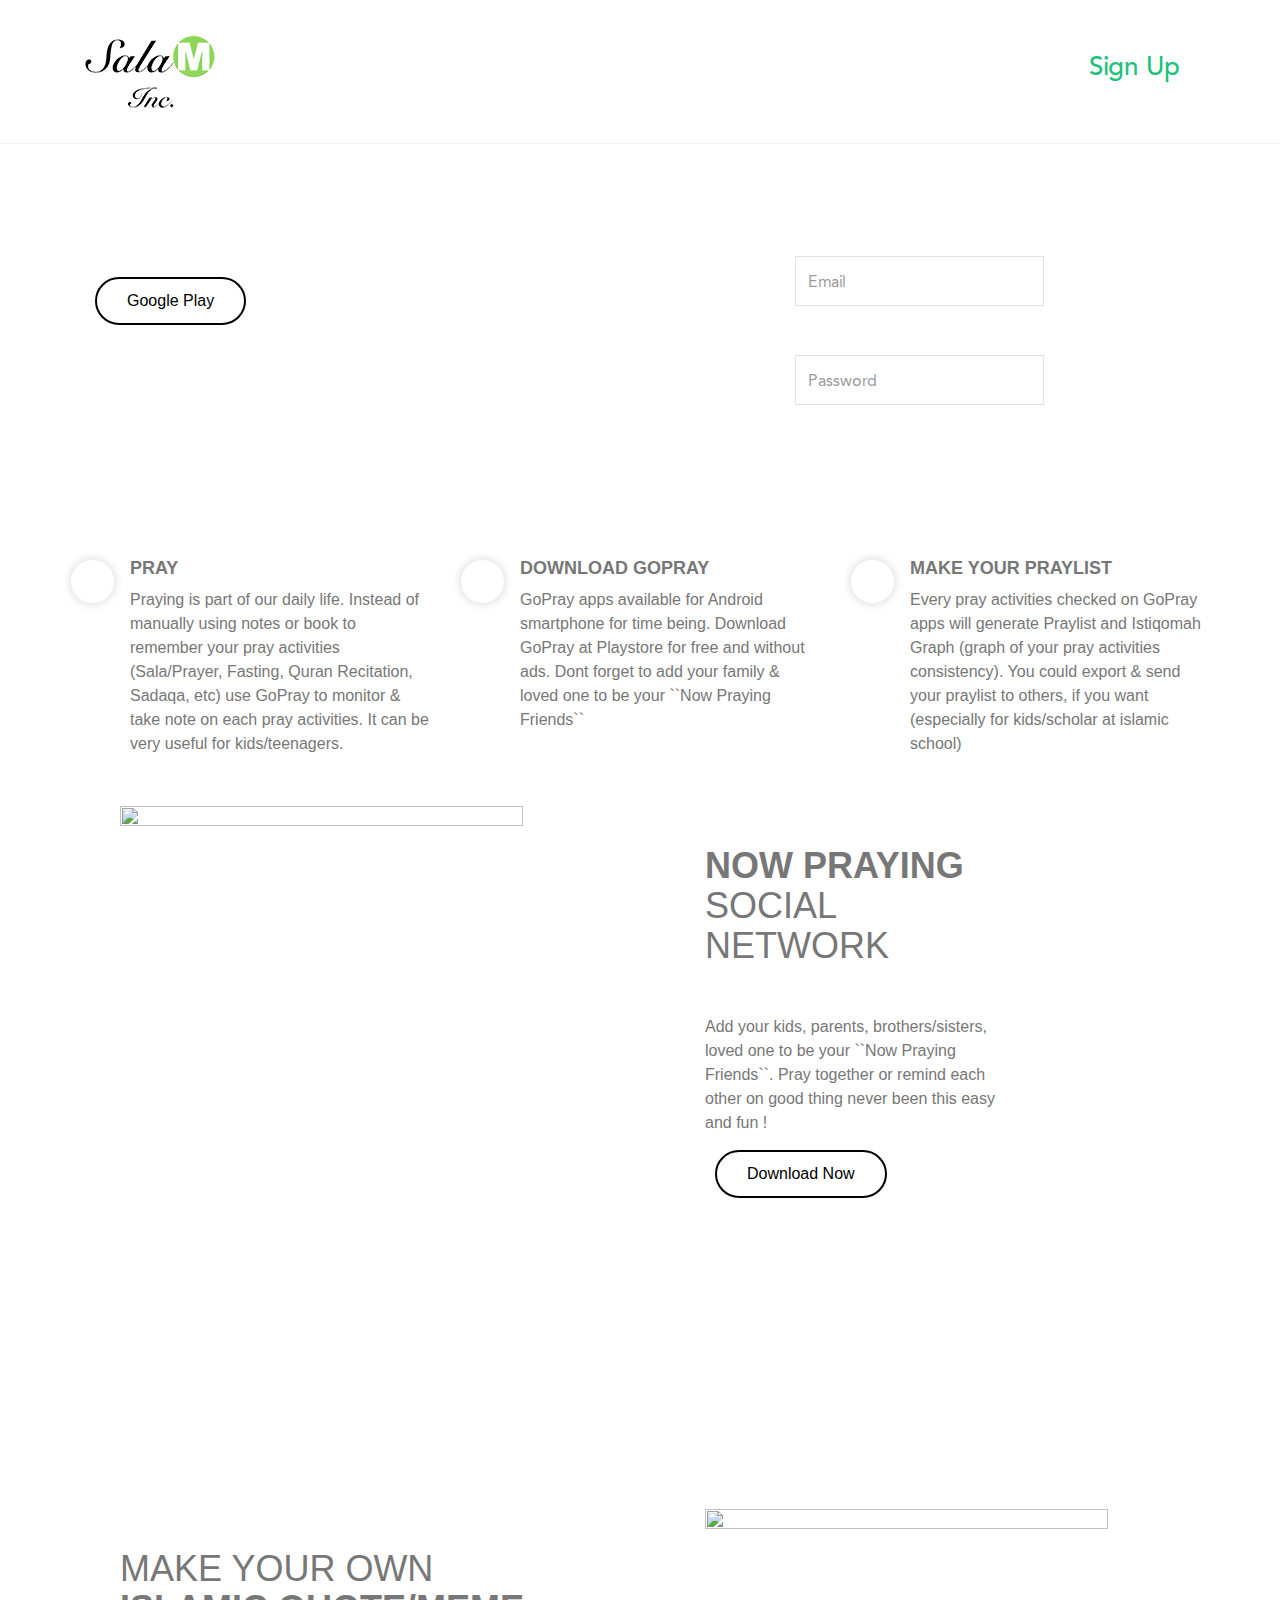
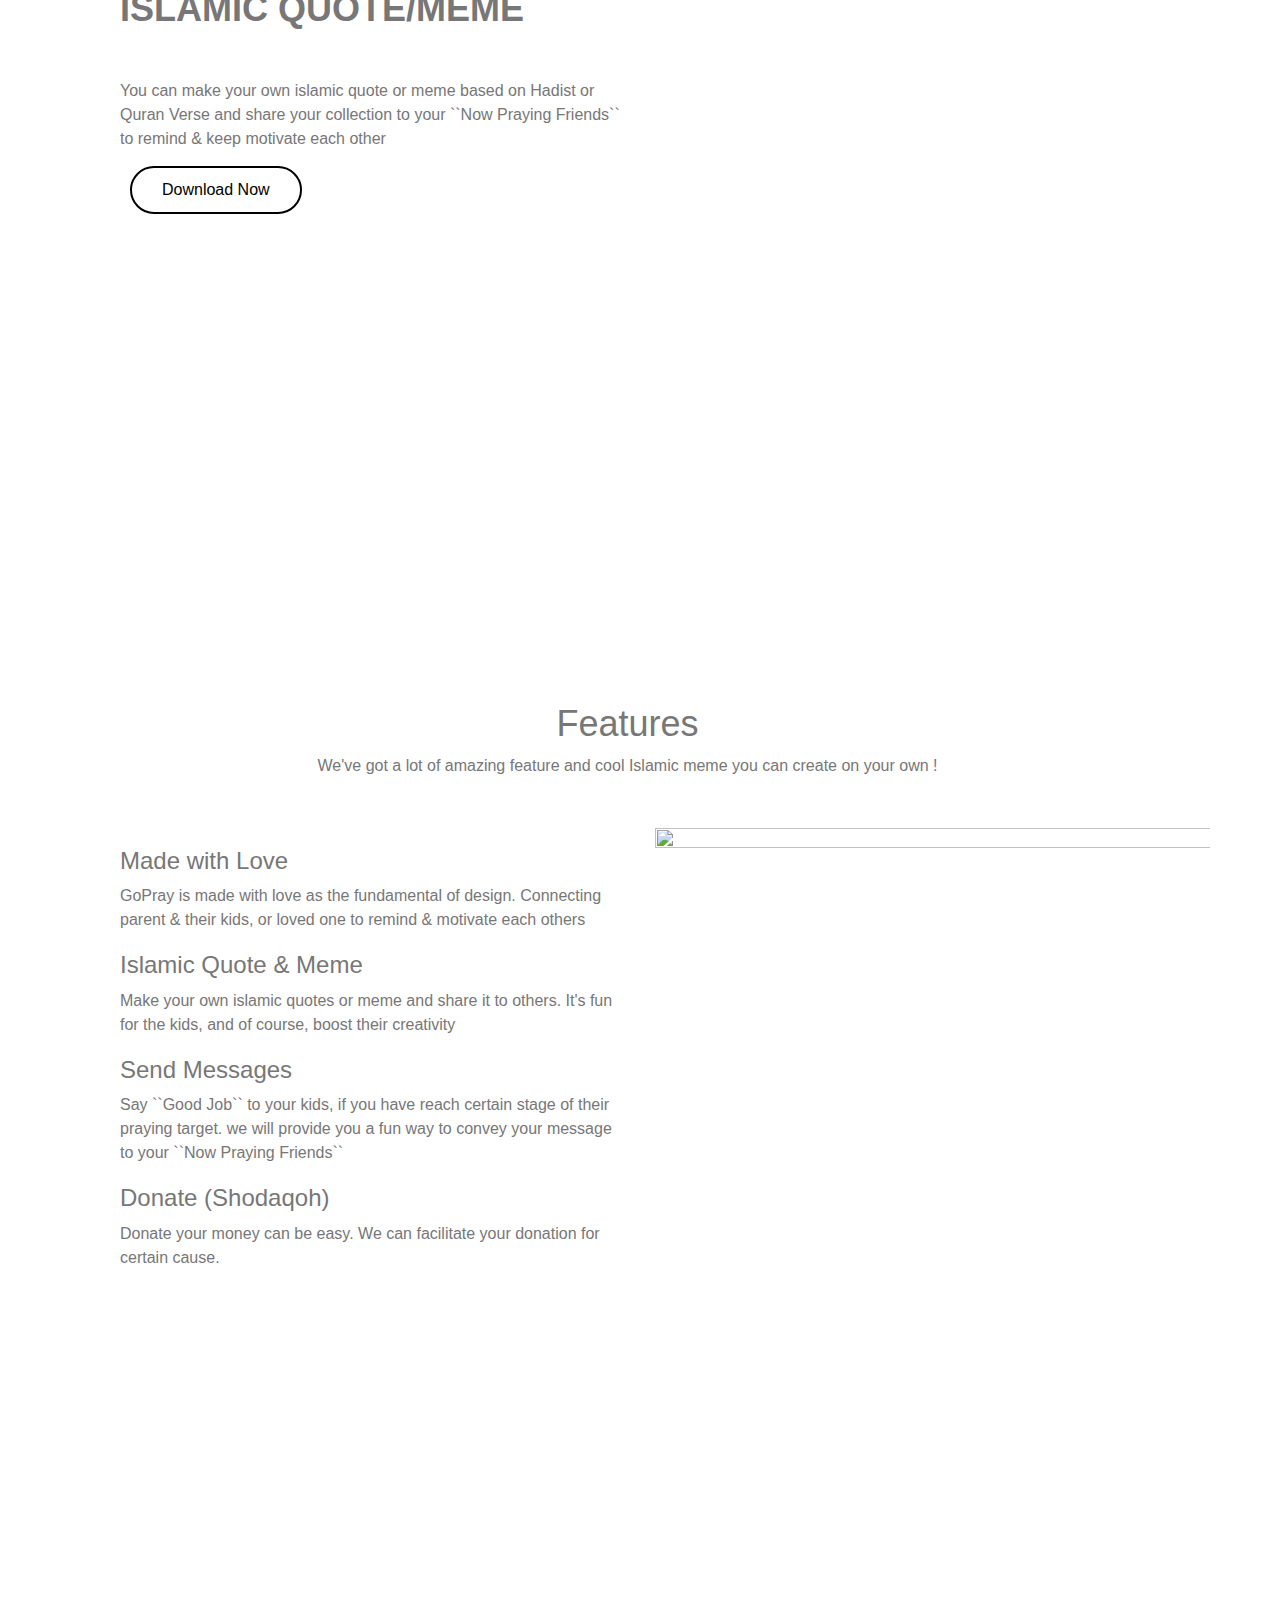
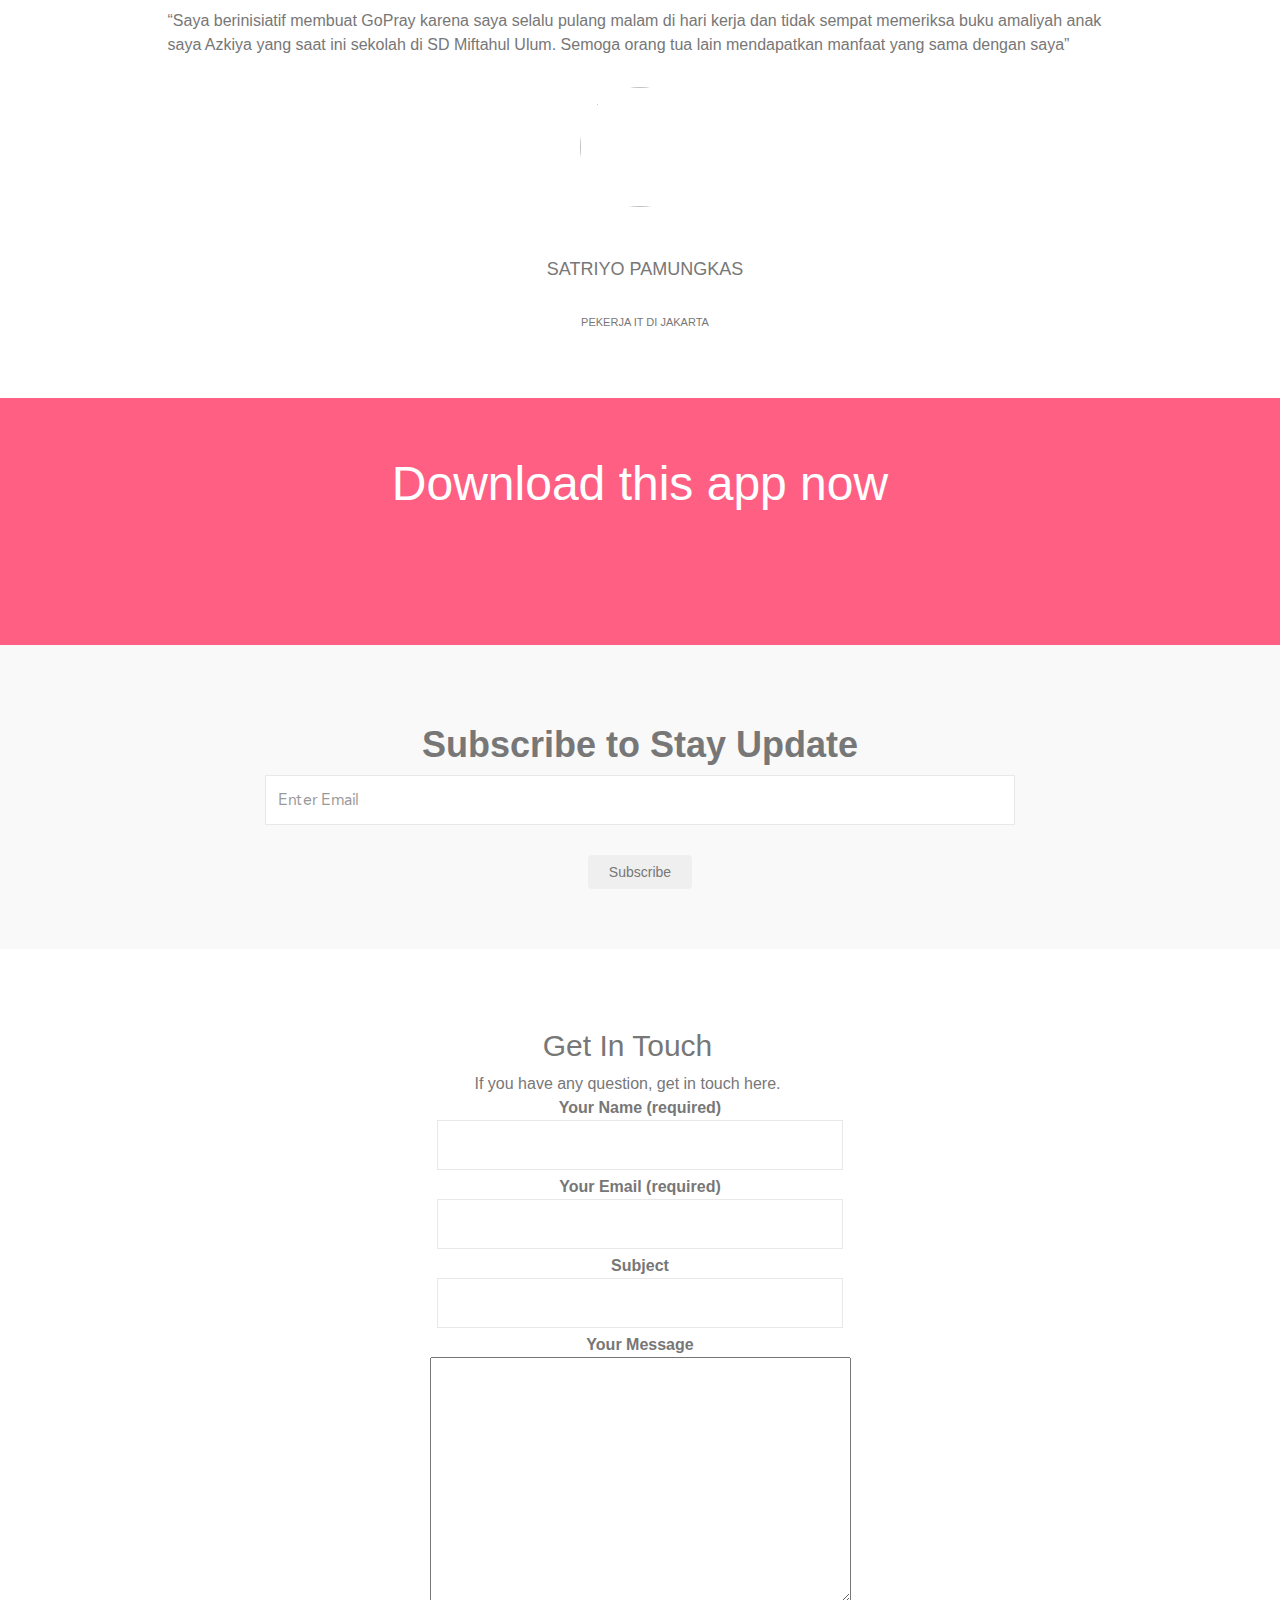
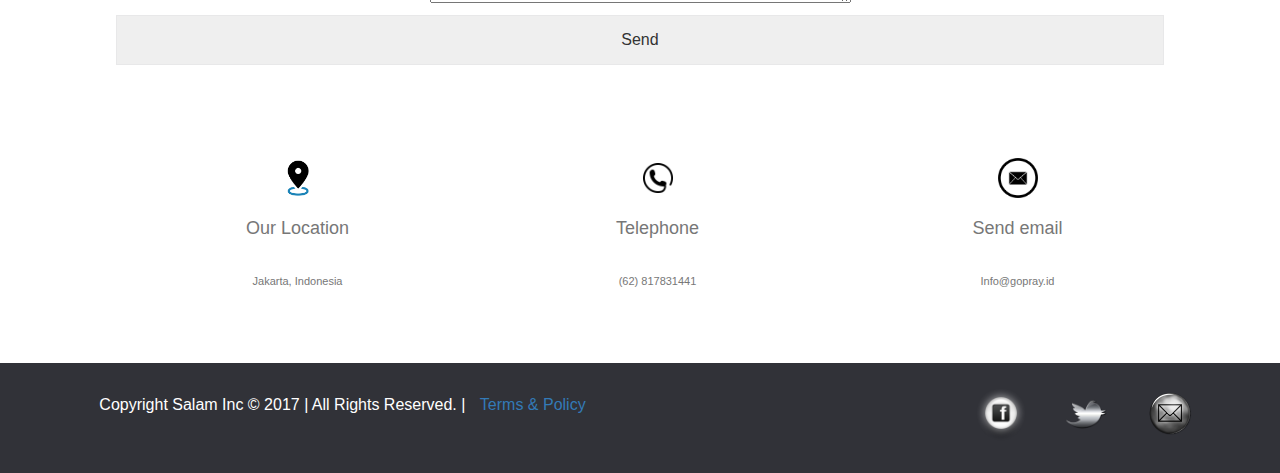
==== index.html @ a0cbdc31 "Initial commit" ====
<!DOCTYPE html>
<html lang="en">
    <head>    
        <title>Welcome to Go Pray for Parent</title>
        
        <!-- Meta Tags -->
        <meta http-equiv="Content-Type" content="text/html; charset=UTF-8" />
        <meta name="description" content="">
        <meta name="keywords" content="">
        <meta name="author" content="">
        <meta name="viewport" content="width=device-width, initial-scale=1">
        
        <!-- Icon -->
        <link rel="shortcut icon" href="images/icons/logo-go-pray.ico">
        <link rel="icon" sizes="130x128" href="images/icons/logo-go-pray.ico">
        <link rel="apple-touch-icon" sizes="130x128" href="images/icons/logo-go-pray.ico">
        
        <!-- Stylesheets -->
        <link rel="stylesheet" type="text/css" href="css/bootstrap.css">
        <link rel="stylesheet" type="text/css" href="css/style.css">
        
    </head>
    <body>
        <header class="header-front">
            <nav class="navbar navbar-default navbar-front">
                <div class="container">
                    <div class="col-xs-12">
                        <!-- Brand and toggle get grouped for better mobile display -->
                        <div class="navbar-header">
                            <button type="button" class="navbar-toggle collapsed" data-toggle="collapse" data-target="#bs-example-navbar-collapse-1" aria-expanded="false">
                                <span class="sr-only">Toggle navigation</span>
                                <span class="icon-bar"></span>
                                <span class="icon-bar"></span>
                                <span class="icon-bar"></span>
                            </button>
                            <a class="navbar-brand" href="#">
                                <img src="images/logo-salam.inc.png" width="130" height="73" alt="Logo Salam Inc." class="img-responsive">
                            </a>
                        </div>

                        <!-- Collect the nav links, forms, and other content for toggling -->
                        <div class="collapse navbar-collapse" id="bs-example-navbar-collapse-1">
                            <ul class="nav navbar-nav navbar-right">
                                <li><a href="signup.html">Sign Up</a></li>
                            </ul>
                        </div><!-- /.navbar-collapse -->
                    </div>
                </div><!-- /.container-fluid -->
            </nav>
        </header>    
        <section class="content-front"> 
				<div class="bg">
					<div class="container">
						<div class="hero-text">
							<div class="col-md-7">
								<h2>Digital Platform for Young Muslim</h2>
									<p>Now Praying</p>
										<div class="home_btn">
											<a href="https://play.google.com/store/apps/details?id=salam.gopray.id" class="app-btn wow bounceIn" data-wow-delay=".6s" ><i class="fa fa-play"></i> Google Play</a>
										</div>
									</div>
								<div class="col-md-5 form-sign-in">
									<ul class="nav nav-pills front-tabs">
										<li role="presentation">
											<a href="#">Sign Up</a>
										</li>
										<li role="presentation" class="active">
											<a href="#">Sign In</a>
										</li>
									</ul>
									<form name="signup" id="signup" method="" action="" class="front-form">
										<div class="form-group">
											<label for="exampleInputEmail1">Email</label>
											<input type="email" class="form-control" id="exampleInputEmail1" placeholder="Email">
										</div>
									
										<div class="form-group">
											<label for="exampleInputPassword1">Password</label>
											<input type="password" class="form-control" id="exampleInputPassword1" placeholder="Password">
										</div>
									
										<div class="form-group">
											<a href="#" class="form-link">Forgot Password ?</a>
										</div>
										<div class="form-btn">
											<input type="submit" class="btn btn-green" name="submitsignup" value="Sign In">
										</div>
									</form>
								</div>
							</div>
						</div>
					</div>
				<div class="container">
					<div class="row">
						<div class="col-md-4 col-lg-4">
							<div id="feature" class="vc_row wpb_row vc_row-fluid vc_custom_1485119616869">
								<div class="wpb_column vc_column_container vc_col-sm-4">
									<div class="vc_column-inner ">
										<div class="wpb_wrapper">
											<div class="single_about">
												<i class="fa fa-check"></i>
												<h4>
												<strong>PRAY</strong>
												</h4>
												<p>Praying is part of our daily life. Instead of manually using notes or book to remember your pray activities (Sala/Prayer, Fasting, Quran Recitation, Sadaqa, etc) use GoPray to monitor &amp; take note on each pray activities. It can be very useful for kids/teenagers. </p>
											</div>
										</div>
									</div>
								</div>
							</div>
						</div>
						<div class="col-md-4 col-lg-4">
							<div id="feature" class="vc_row wpb_row vc_row-fluid vc_custom_1485119616869">
								<div class="wpb_column vc_column_container vc_col-sm-4">
									<div class="vc_column-inner ">
										<div class="wpb_wrapper">
											<div class="single_about">
												<i class="fa fa-check"></i>
												<h4>
												<strong>DOWNLOAD GOPRAY</strong>
												</h4>
												<p>GoPray apps available for Android smartphone for time being. Download GoPray at Playstore for free and without ads. Dont forget to add your family &amp; loved one to be your ``Now Praying Friends`` </p>
											</div>
										</div>
									</div>
								</div>
							</div>
						</div>
						<div class="col-md-4 col-lg-4">
							<div id="feature" class="vc_row wpb_row vc_row-fluid vc_custom_1485119616869">
								<div class="wpb_column vc_column_container vc_col-sm-4">
									<div class="vc_column-inner ">
										<div class="wpb_wrapper">
											<div class="single_about">
												<i class="fa fa-check"></i>
												<h4>
												<strong>MAKE YOUR PRAYLIST</strong> 
												</h4>
												<p>Every pray activities checked on GoPray apps will generate Praylist and Istiqomah Graph (graph of your pray activities consistency). You could export &amp; send your praylist to others, if you want (especially for kids/scholar at islamic school)  </p>
											</div>
										</div>
									</div>
								</div>	
							</div>
						</div>
					</div>
				</div>
				<div class="container">
					<div class="row">
						<div class="col-md-6 col-lg-6">
							<div class="wpb_wrapper">
								<div class="now-praying">
									<p>
										<img class=img-responsive "wp-image-185 aligncenter" src="http://gopray.id/wp-content/uploads/2016/12/Timelinexhdpi-169x300.png" alt="" width="403" height="703" srcset="https://gopray.id/wp-content/uploads/2016/12/Timelinexhdpi-169x300.png 169w, https://gopray.id/wp-content/uploads/2016/12/Timelinexhdpi-576x1024.png 576w, https://gopray.id/wp-content/uploads/2016/12/Timelinexhdpi.png 720w" sizes="(max-width: 386px) 100vw, 386px">
									</p>
								</div>
							</div>
						</div>
						<div class="col-md-4 col-lg-4">
							<div class="wpb_column vc_column_container vc_col-sm-5">
								<div class="vc_column-inner">
									<div class="wpb_wrapper">
										<div class="single_feature_one">
											<div class="home_btn">
												<div class="now-praying">
													<div class="text">
													<h1>
														<strong>Now Praying</strong>
															<br>
															Social Network
															</br>
													</h1>
													</div>
														<p>
														Add your kids, parents, brothers/sisters, loved one to be your ``Now Praying Friends``. Pray together or remind each other on good thing never been this easy and fun ! 
														</p>
														<a class="single_feature_btn_light" href="https://play.google.com/store/apps/details?id=salam.gopray.id">Download Now</a>
												</div>
											</div>
										</div>
									</div>
								</div>
							</div>
						</div>
					</div>
				</div>
				<div class="container">
					<div class="row">
						<div class="col-md-6 col-lg-6">
							<div class="vc_row wpb_row vc_row-fluid vc_custom_1483899684067">		
								<div class="wpb_column vc_column_container vc_col-sm-5">
									<div class="vc_column-inner ">
										<div class="wpb_wrapper">
											<div class="single_feature_one">
												<div class="home_btn">
													<div class="now-praying">
														<div class="text">
														<h1>Make your own</br>
														<strong>Islamic Quote/Meme</strong>
														</h1>
														</div>
														<p>You can make your own islamic quote or meme based on Hadist or Quran Verse and share your collection to your ``Now Praying Friends`` to remind &amp; keep motivate each other</p>
														<a class="single_feature_btn_light" href="https://play.google.com/store/apps/details?id=salam.gopray.id">Download Now</a>
													</div>
												</div>
											</div>
										</div>
									</div>
								</div>
							</div>
						</div>
					
						<div class="col-md-6 col-lg-6">
							<div class="wpb_wrapper">
								<div class="now-praying">
								<p>
									<img class=img-responsive "wp-image-187 aligncenter" src="http://gopray.id/wp-content/uploads/2016/12/OrangTuaxhdpi-1-169x300.png" alt="" width="403" height="715" srcset="https://gopray.id/wp-content/uploads/2016/12/OrangTuaxhdpi-1-169x300.png 169w, https://gopray.id/wp-content/uploads/2016/12/OrangTuaxhdpi-1-576x1024.png 576w, https://gopray.id/wp-content/uploads/2016/12/OrangTuaxhdpi-1.png 720w" sizes="(max-width: 403px) 100vw, 403px" /></p>
								</p>
								</div>
							</div>
						</div>
					</div>
				</div>
		</section>
		<section class="why_choose_us section-padding">
	<div class="container">
		<div class="row">
			<div class="section-title text-center wow zoomIn">
				<div class="max-text">
				<h1>Features</h1>
				<div class="line"></div>
				<p>We've got a lot of amazing feature and cool Islamic meme you can create on your own !</p>
				</div>
			</div>					
			<div class="col-md-6 col-sm-6 col-xs-12">
				<div id="why_choose">
					<div class="row ">						
							<div class="now-praying">
								<div class="col-sm-12">
									<div class="single_feature">
										<i class="fa fa-heart-o"></i>
										<h3>Made with Love</h3>
										<span></span>
										<p>GoPray is made with love as the fundamental of design. Connecting parent &amp; their kids, or loved one to remind &amp; motivate each others</p>	
									</div>
								</div>	

								<div class="col-sm-12">
									<div class="single_feature">
										<i class="fa fa-magic"></i>
										<h3>Islamic Quote &amp; Meme</h3>
										<span></span>
										<p>Make your own islamic quotes or meme and share it to others. It's fun for the kids, and of course, boost their creativity </p>	
									</div>
								</div>	

								<div class="col-sm-12">
									<div class="single_feature">
										<i class="fa fa-paper-plane-o"></i>
										<h3>Send Messages</h3>
										<span></span>
										<p>Say ``Good Job`` to your kids, if you have reach certain stage of their praying target. we will provide you a fun way to convey your message to your ``Now Praying Friends``</p>	
									</div>
								</div>	

								<div class="col-sm-12">
									<div class="single_feature">
										<i class="fa fa-money"></i>
										<h3>Donate (Shodaqoh)</h3>
										<span></span>
										<p>Donate your money can be easy. We can facilitate your donation for certain cause. </p>	
									</div>
								</div>	
							</div>
					</div>
				</div>				
			</div>
				<div class="col-md-6 col-sm-6 col-xs-12"> 
					<div class="feature_img">
						<img src="https://gopray.id/wp-content/uploads/2016/12/GS4_2up.png" class=img-responsive alt="" width="600" height="715">
					</div>
				</div>						
		</div>		
	</div>		
</section>

<section class="testimonial section-padding">
	<div class="container">
		<div class="text">	
			<div class="row">
				<div class="col-sm-10 col-sm-offset-1 col-xs-12">
					<div id="team__carousel" class="carousel slide" data-ride="carousel" data-interval="9999999">
									<div class="item">
										<div class="testimonial-text">
											<i class="fa fa-quote-left"></i>
											<p>&#8220;Saya berinisiatif membuat GoPray karena saya selalu pulang malam di hari kerja dan tidak sempat memeriksa buku amaliyah anak saya Azkiya yang saat ini sekolah di SD Miftahul Ulum. Semoga orang tua lain mendapatkan manfaat yang sama dengan saya&#8221;</p>
											<img width="300" height="300" src="https://gopray.id/wp-content/uploads/2017/03/fullsizeoutput_b7-300x300.jpeg" class="profile-photo" alt="" srcset="https://gopray.id/wp-content/uploads/2017/03/fullsizeoutput_b7-300x300.jpeg 300w, https://gopray.id/wp-content/uploads/2017/03/fullsizeoutput_b7-150x150.jpeg 150w" sizes="(max-width: 300px) 100vw, 300px" />											<h4>Satriyo Pamungkas</h4>
											<h5>Pekerja IT di Jakarta</h5>
										</div>
									</div>
							
										
					</div>
				</div>
			</div>
		</div>
	</div>
</section>

<section id="download" class="download section-padding">
	<div class="container">
		<div class="row">
			<div class="col-md-8 col-md-offset-2 col-sm-12 col-xs-12 text-center">
				<div class="download_icon">
					<h2>Download this app now</h2>
						<a href="https://play.google.com/store/apps/details?id=salam.gopray.id"><img src="https://gopray.id/wp-content/uploads/2016/12/android.png" alt="" /></a>
				</div>
			</div>			
		</div>
	</div>		
</section>

<section class="newsletter section-padding">
		<div class="container">
			<div class="row">
				<div class="col-md-8 col-md-offset-2 col-sm-12 col-xs-12 text-center">
					<div class="signup_form">
						<h1 class="section-title-white">
						<strong>Subscribe to Stay Update</strong>
						</h1>
							<!-- Replace the form action in the line below with your MailChimp embed action! -->
						<script type="text/javascript">(function() {
	if (!window.mc4wp) {
		window.mc4wp = {
			listeners: [],
			forms    : {
				on: function (event, callback) {
					window.mc4wp.listeners.push({
						event   : event,
						callback: callback
					});
				}
			}
		}
	}
})();
</script><!-- MailChimp for WordPress v4.1.0 - https://wordpress.org/plugins/mailchimp-for-wp/ --><form id="mc4wp-form-1" class="mc4wp-form mc4wp-form-153" method="post" data-id="153" data-name="" ><div class="mc4wp-form-fields"><input placeholder="Enter Email" id="mce-email" class="form-control" name="EMAIL" type="email">
<span><button class="btn btn-detault btn-light-bg" name="subscribe" type="submit">Subscribe</button></span><div style="display: none;"><input type="text" name="_mc4wp_honeypot" value="" tabindex="-1" autocomplete="off" /></div><input type="hidden" name="_mc4wp_timestamp" value="1502250033" /><input type="hidden" name="_mc4wp_form_id" value="153" /><input type="hidden" name="_mc4wp_form_element_id" value="mc4wp-form-1" /></div><div class="mc4wp-response"></div></form><!-- / MailChimp for WordPress Plugin -->					</div>
				</div>				
			</div>
		</div>		
</section>
	
<section id="contact" class="contact_area section-padding">
	<div class="container">
		<div class="row">	
			<div class="section-title text-center wow zoomIn">
							<h2>Get In Touch</h2>
							<div class="line"></div>
				<p>If you have any question, get in touch here.</p>
						</div>								
			<div class="col-md-12 col-sm-12 col-xs-12">
				<div class="contact">
					<div role="form" class="wpcf7" id="wpcf7-f142-p77-o1" lang="en-US" dir="ltr">
<div class="screen-reader-response"></div>
<form action="/#wpcf7-f142-p77-o1" method="post" class="wpcf7-form" novalidate="novalidate">
<div style="display: none;">
<input type="hidden" name="_wpcf7" value="142" />
<input type="hidden" name="_wpcf7_version" value="4.7" />
<input type="hidden" name="_wpcf7_locale" value="en_US" />
<input type="hidden" name="_wpcf7_unit_tag" value="wpcf7-f142-p77-o1" />
<input type="hidden" name="_wpnonce" value="f50514f5d2" />
</div>
<div class="tabel">
<p><label> Your Name (required)<br />
    <span class="wpcf7-form-control-wrap your-name"><input type="text" name="your-name" value="" size="40" class="wpcf7-form-control wpcf7-text wpcf7-validates-as-required" aria-required="true" aria-invalid="false" /></span> </label></p>
<p><label> Your Email (required)<br />
    <span class="wpcf7-form-control-wrap your-email"><input type="email" name="your-email" value="" size="40" class="wpcf7-form-control wpcf7-text wpcf7-email wpcf7-validates-as-required wpcf7-validates-as-email" aria-required="true" aria-invalid="false" /></span> </label></p>
<p><label> Subject<br />
    <span class="wpcf7-form-control-wrap your-subject"><input type="text" name="your-subject" value="" size="40" class="wpcf7-form-control wpcf7-text" aria-invalid="false" /></span> </label></p>
<p><label> Your Message<br />
    <span class="wpcf7-form-control-wrap your-message"><textarea name="your-message" cols="40" rows="10" class="wpcf7-form-control wpcf7-textarea" aria-invalid="false"></textarea></span> </label></p>
	<p><input type="submit" value="Send" class="wpcf7-form-control wpcf7-submit" /></p>
</div>
<div class="wpcf7-response-output wpcf7-display-none"></div></form>
				</div>
			</div>						
		</div>			
	</div>	
</section>
<div class="container">
	<div class="row">
		<div class="info">
					<div class="col-md-4 col-lg-4">
						<div class="wpb_column vc_column_container vc_col-sm-4">
							<div class="vc_column-inner ">
								<div class="wpb_wrapper">
									<div class="single_address text-center">
										<img src="location-icon.png" width="40" height="40">
										<h4>Our Location</h4>
										<p>Jakarta, Indonesia</p>
									</div>
								</div>
							</div>
						</div>
					</div>
			
				

			<div class="col-md-4 col-lg-4">
				<div class="wpb_column vc_column_container vc_col-sm-4">
					<div class="vc_column-inner ">
						<div class="wpb_wrapper">
							<div class="single_address text-center">
								<img src="phone-icon.png" width="30" height="30">
								<h4>Telephone</h4>
								<p>(62) 817831441</p>
							</div>
						</div>
					</div>
				</div>
			</div>

			<div class="col-md-4 col-lg-4">
				<div class="wpb_column vc_column_container vc_col-sm-4">
					<div class="vc_column-inner ">
						<div class="wpb_wrapper">
							<div class="single_address text-center">
								<img src="images.png" width="40" height="40">
								<h4>Send email</h4>
								<p>Info@gopray.id</p>
							</div>
						</div>
					</div>
				</div>
			</div>
		</div>
	</div>
</div>    

<div class="footer">
	<div class="container">
		<div class="row">					
			<div class="col-md-6 col-sm-6 col-xs-6 wow zoomIn">
				<div class="copyright">
					<p>Copyright Salam Inc © 2017 | All Rights Reserved. | <a href="http://gopray.id/termpolicy/">Terms &amp; Policy</a></p>
				</div><!--- END FOOTER COPYRIGHT -->
			</div><!--- END COL -->		
			<div class="col-md-6 col-sm-6 col-xs-6 wow zoomIn">
				<div class="footer_social pull-right">
					<ul>
						<a href="https://www.facebook.com/GoPrayIndonesia/">
						<img src="fb.png" width="60" height="60">
						</a>
						<a href="http://www.twitter.com">
						<img src="twitter.png" width="60" height="60">
						</a>
						<a href="http://gopray.id/termpolicy/">
						<img src="email-icon.png" width="60" height="60">
						</a>
					</ul>
				</div>
			</div>		
		</div>				
	</div>
</div>
        
        <!-- Javascript -->
        <script type="text/javascript" src="js/jquery-3.2.1.min.js"></script>
        <script type="text/javascript" src="js/bootstrap.js"></script>
        
    </body>
</html>
---- css/style.css ----
/* --- General Styles --- */

/* Avenir Medium Fonts */
@font-face {
  font-family: 'Avenir Medium';
  src: url('../fonts/avenirmedium.eot');
  src: url('../fonts/avenirmedium.eot?#iefix') format('embedded-opentype'), /* IE6-IE8 */
       url('../fonts/avenirmedium.woff') format('woff'), /* Pretty Modern Browsers */
       url('../fonts/avenirmedium.ttf')  format('truetype'), /* Safari, Android, iOS */
       url('../fonts/avenirmedium.svg#svgFontName') format('svg'); /* Legacy iOS */
}

/* Avenir Heavy Fonts */
@font-face {
  font-family: 'Avenir Heavy';
  src: url('../fonts/avenirheavy.eot');
  src: url('../fonts/avenirheavy.eot?#iefix') format('embedded-opentype'), /* IE6-IE8 */
       url('../fonts/avenirheavy.woff2') format('woff2'), /* Super Modern Browsers */
       url('../fonts/avenirheavy.woff') format('woff'), /* Pretty Modern Browsers */
       url('../fonts/avenirheavy.ttf')  format('truetype'), /* Safari, Android, iOS */
       url('../fonts/avenirheavy.svg#svgFontName') format('svg'); /* Legacy iOS */
}

/* Avenir Roman Fonts */
@font-face {
  font-family: 'Avenir Roman';
  src: url('../fonts/avenirroman.eot');
  src: url('../fonts/avenirroman.eot?#iefix') format('embedded-opentype'), /* IE6-IE8 */
       url('../fonts/avenirroman.woff2') format('woff2'), /* Super Modern Browsers */
       url('../fonts/avenirroman.woff') format('woff'), /* Pretty Modern Browsers */
       url('../fonts/avenirroman.ttf')  format('truetype'), /* Safari, Android, iOS */
       url('../fonts/avenirroman.svg#svgFontName') format('svg'); /* Legacy iOS */
}

/* Font Smoothing */
html {
    text-rendering: optimizeLegibility !important;
    -webkit-font-smoothing: antialiased !important;
    -moz-font-smoothing: antialiased !important;
    font-smoothing: antialiased !important;
}
/* Body */
body {
    font-family: 'Lato', sans-serif;
    font-size: 16px;
    font-weight: 300;
    line-height: 24px;
    color: #777;
    overflow-x: hidden;
    margin: auto;
}
/* List */
ul{
    -webkit-padding-start: 10;
    -moz-padding-start: 0px;
    -ms-padding-start: 0px;
    -o-padding-start: 0px;
    list-style: none;
    text-align: center;
}
/* General Buttons */
.btn{
    padding-left: 20px;
    padding-right: 20px;
    white-space: normal;
}
.btn:focus,
.btn:active:focus,
.btn.active:focus,
.btn.focus,
.btn:active.focus,
.btn.active.focus {
    outline: none;
    outline-offset: 0;
}

/* Button Green */
.btn-green{
    background: transparent;
    border-radius: 25px;
    color: #fff;
    font-family: "Avenir Medium", Fallback, sans-serif;
    font-size: 20px;
    font-style: normal;
    font-stretch: normal;
    font-weight: 500;
    text-align: center;
    border: 2px solid #ffffff;
	width:120px;
}
.btn-green:focus,
.btn-green:hover{
    color: #fff;
    outline: none;
}
.btn-green:focus,
.btn-green:active:focus,
.btn-green.active:focus,
.btn-green.focus,
.btn-green:active.focus, .btn-green.active.focus {
    outline: none;
    outline-offset: 0;
}

/* Rounded Button Green */
.btn-round-green{
    background: #20C27B;
    border-radius: 4px;
    color: #fff;
    font-family: "Avenir Medium", Fallback, sans-serif;
    font-size: 20px;
    font-style: normal;
    font-stretch: normal;
    font-weight: 500;
    text-align: center;
    border: 1px solid #03ba6a;
    width: 125px;
}
.btn-round-green:focus,
.btn-round-green:hover{
    color: #fff;
    outline: none;
}
.btn-round-green:focus,
.btn-round-green:active:focus,
.btn-round-green.active:focus,
.btn-round-green.focus,
.btn-round-green:active.focus, .btn-green.active.focus {
    outline: none;
    outline-offset: 0;
}

/* White Button */
.btn-white{
    background: #fff;
    border-radius: 25px;
    color: #23B968;
    font-family: "Avenir Medium", Fallback, sans-serif;
    font-size: 20px;
    font-style: normal;
    font-stretch: normal;
    font-weight: 500;
    text-align: center;
    border: 1px solid #20c27b;
}
.btn-white:focus,
.btn-white:hover{
    color: #23B968;
    outline: none;
}
.btn-white:focus,
.btn-white:active:focus,
.btn-white.active:focus,
.btn-white.focus,
.btn-white:active.focus, .btn-white.active.focus {
    outline: none;
    outline-offset: 0;
}


/* - Checkboxes & Radio Buttons - */
.checkbox label,
.radio label {
    padding-left: 0;
    font-family: 'Avenir Roman', Fallback, sans-serif;
    font-size: 16px;
    line-height: normal;
    letter-spacing: 0;
    color: #2a2a2a;
}
.checkbox label:after, 
.radio label:after {
    content: '';
    display: table;
    clear: both;
}
.checkbox .cr {
    position: relative;
    display: inline-block;
    border: 1px solid #a9a9a9;
    background: #fff;
    width: 23px;
    height: 23px;
    float: left;
    margin-right: .5em;
    top: 2px;
}
.radio .cr{
    position: relative;
    display: inline-block;
    border: 1px solid #20c27b;
    background: #fff;
    width: 17px;
    height: 17px;
    float: left;
    margin-right: .5em;
    top: 2px;
}
.checkbox .cr{
    border-radius: .25em;
}
.radio .cr {
    border-radius: 50px;
}
.radio .cr {
    border-radius: 50%;
}
.checkbox .cr .cr-icon {
    position: absolute;
    font-size: .8em;
    line-height: 0;
    top: 50%;
}
.radio .cr .cr-icon {
    position: absolute;
    font-size: 15px;
    color: #20C27B;
    line-height: 0;
    top: 50%;
}
.checkbox .cr .cr-icon{
    left: 20%;
}
.radio .cr .cr-icon {
    left: 1px;
}
.radio .cr .cr-icon {
    margin-left: 0.04em;
}
.checkbox label input[type="checkbox"],
.radio label input[type="radio"] {
    display: none;
}
.checkbox label input[type="checkbox"] + .cr > .cr-icon,
.radio label input[type="radio"] + .cr > .cr-icon {
    transform: scale(3) rotateZ(-20deg);
    opacity: 0;
    transition: all .3s ease-in;
}
.checkbox label input[type="checkbox"]:checked + .cr > .cr-icon,
.radio label input[type="radio"]:checked + .cr > .cr-icon {
    transform: scale(1) rotateZ(0deg);
    opacity: 1;
}
.checkbox label input[type="checkbox"]:disabled + .cr,
.radio label input[type="radio"]:disabled + .cr {
    opacity: .5;
}
.checkbox.box-title{
    display: inline-block;
    white-space: nowrap;
}


/* - User Dropdown - */
.user-menu{
    text-align: right;
    width: 100%;
    margin-bottom: 20px;
}
.user-menu .btn{
    color: #464646;
    font-family: "Avenir Medium", Fallback, sans-serif;
    font-size: 15.0px;
    font-style: normal;
    font-stretch: normal;
    font-weight: 500;
    text-align: left;
    border-radius: 50px;
    height: 36px;
    width: 200px;
    position: relative;
    display: inline-block;
    float: none;
}
.user-menu.open > .dropdown-toggle.btn-default,
.user-menu .btn-default{
    border-color: #20C27B;
}
.user-menu.open > .dropdown-toggle.btn-default:focus,
.user-menu.open > .dropdown-toggle.btn-default:hover,
.user-menu .btn-default:focus,
.user-menu .btn-default:hover{
    background: #fff;
}
.user-menu .fa-user{
    padding-right: 10px;
}
.user-menu .fa-angle-down{
    position: absolute;
    top: 0;
    right: 20px;
    bottom: 0;
    left: auto;
    margin: auto;
    height: 15px;
}
.user-menu .dropdown-menu{
    left: auto;
    right: 10px;
}

/* - Form Control - */
.form-control{
    border: 1px solid #e0e1ed;
    background: #fff;
    -webkit-box-shadow: none;
    box-shadow: none;
    border-radius: 2px;
    width: auto;
    height: auto;
    min-height: 40px;
    color: #363636;
    font-family: "Avenir Roman", Fallback, sans-serif;
    font-size: 16.0px;
    font-style: normal;
    font-stretch: normal;
    font-weight: 400;
}
.form-control:focus {
    border-color: #e0e1ed;
    outline: 0;
    -webkit-box-shadow: none;
    box-shadow: none;
}
.form-control::-moz-placeholder{
    font-family: "Avenir Roman", Fallback, sans-serif;
    opacity: 0.5;
    color: #363636;
}
.form-control:-moz-placeholder{
    font-family: "Avenir Roman", Fallback, sans-serif;
    opacity: 0.5;
    color: #363636;
}
.form-control:-ms-input-placeholder{
    font-family: "Avenir Roman", Fallback, sans-serif;
    opacity: 0.5;
    color: #363636;
}
.form-control:focus:-ms-input-placeholder{
    font-family: "Avenir Roman", Fallback, sans-serif;
    opacity: 0.5;
    color: #363636;
}
.form-control::-webkit-input-placeholder{
    font-family: "Avenir Roman", Fallback, sans-serif;
    opacity: 0.5;
    color: #363636;
}

/* - Input Group - */
.input-group-addon{
    background-color: #fff;
    border-color: #e0e1ed;
}
.input-group .form-control{
    border-left: none;
    padding-top: 10px;
    padding-bottom: 10px;
    border-top-right-radius: 4px;
    border-bottom-right-radius: 4px;
}

/* --- Navigation Bar --- */
/* - Front Page Header - */
.header-front .navbar-front{
    background: none;
    border: none;
    border-bottom: 1px solid #f1f1f1;
    margin-bottom: 0;
    border-radius: 0;
}
.header-front .navbar-brand{
    height: auto;
    margin-left: 0;
}
.navbar-front .navbar-collapse{
    position: relative;
}
.navbar-front .navbar-nav > li{
    position: absolute;
    right: 0;
    left: auto;
    top: 0;
    bottom: 0;
    margin: auto;
    height: 60px;
}
.navbar-front .navbar-nav > li > a{
    color: #20c17b;
    font-family: "Avenir Medium", Fallback, sans-serif;
    font-size: 26.0px;
    font-style: normal;
    font-stretch: normal;
    font-weight: 500;
}
.navbar-front .navbar-nav > li > a:hover,
.navbar-front .navbar-nav > li > a:focus{
    color: #20c17b;
}


/* --- Sign In --- */
.bg{
	background: url('https://gopray.id/wp-content/uploads/2016/12/Azkiya-Wisuda-e1490972624667.jpg');
    background-image: url('https://gopray.id/wp-content/uploads/2016/12/Azkiya-Wisuda-e1490972624667.jpg');
	background-size:cover;
}
.content-front{
    padding-top: 0;
}
.content-front .form-sign-up{
    padding-right: 60px;
}
.content-front .form-sign-in{
    padding-left: 60px;
    padding-right: 60px;
	padding-top:25px;
	padding-bottom: 15px;
}
.content-front .front-tabs{
    border-bottom: none;
}
.front-tabs li{
    padding: 0 40px;
}
.front-tabs li:first-child{
    padding-left: 20px;
}
.front-tabs li a{
    font-family: "Avenir Heavy", Fallback, sans-serif;
    font-size: 24.0px;
    font-style: normal;
    font-stretch: normal;
    font-weight: 500;
    color: #ffffff;
    border-radius: 0;
    padding: 0;
}
.front-tabs > li > a:hover,
.front-tabs > li > a:focus {
    text-decoration: none;
}
.front-tabs > li.active{
    padding-left: 40px;
    padding-right: 0;
}
.front-tabs > li.active > a,
.front-tabs > li.active > a:hover,
.front-tabs > li.active > a:focus{
    margin-bottom: -1px;
    color: #ffffff;
    font-family: "Avenir Medium", Fallback, sans-serif;
    background-color: transparent;
    padding-bottom: 5px;
}
.content-front .front-form{
    margin-top: 30px;
}
.front-form .form-group{
    margin-bottom: 20px;
}
.front-form label{
    color: #fff;
    font-family: "Avenir Roman", Fallback, sans-serif;
    font-size: 18.0px;
    font-style: normal;
    font-stretch: normal;
    font-weight: 400;
}
.front-form .form-control{
    border-radius: 0;
    -webkit-box-shadow: none;
    box-shadow: none;
    height: 50px;
    width: 70%;
}
.front-form .form-btn{
    text-align: right;
	margin-right:660px;
}
.front-form .form-link{
    color: #ffffff;
    font-family: "Avenir Heavy", Fallback, sans-serif;
    font-size: 18.0px;
    font-style: normal;
    font-stretch: normal;
    font-weight: 400;
}
.hero-text h2{
	color: #fff;
    font-size: 40px;
    font-weight: 400;
    letter-spacing: 0;
    line-height: 64px;
    padding-top: 0;
    text-transform: capitalize;
}
.hero-text p{
	margin:0;
	color: #fff;
}


/* 
    -------------------------------
    Admin Page 
    ------------------------------- 
*/

/* --- Panels --- */
.panel-default{
    border-color: #E0E1ED;
    border-radius: 2px;
    -webkit-box-shadow: none;
    box-shadow: none;
    padding: 20px 30px 20px 30px;
}

/* --- Top Navigation Menu --- */
.navbar-default {
    border: none;
    border-radius: 0;
    margin-bottom: 0;
    width: 100%;
    padding: 20px 0;
    background: none;
}
.navbar-admin {
    border: none;
    border-bottom: 1px solid transparent;
    background-color: #fff;
    border-color: #e0e1ed;
    border-radius: 0;
    margin-bottom: 0;
}
.navbar-admin .nav-tabs{
    padding-left: 50px;
    width: auto;
    float: left;
    border-bottom: none;
}
.navbar-admin .nav-tabs > li > a{
    color: #23b968;
    font-family: "Avenir Medium", Fallback, sans-serif;
    font-size: 18.0px;
    font-style: normal;
    font-stretch: normal;
    font-weight: 400;
    padding: 20px 40px;
    border-radius: 0;
    border: none;
    border-bottom: 2px solid transparent;
    margin-right: 0;
    text-transform: uppercase;
}
.navbar-admin .nav-tabs > li > a:hover,
.navbar-admin .nav-tabs > li > a:focus{
    border-color: #E0E1ED;
}
.navbar-admin .nav-tabs > .active > a,
.navbar-admin .nav-tabs > .active > a:hover,
.navbar-admin .nav-tabs > .active > a:focus {
    font-family: "Avenir Heavy", Fallback, sans-serif;
    font-size: 18px;
    font-weight: 400;
    color: #23b968;
    background-color: #fff;
/*    margin-bottom: -1px;*/
    border: none;
    border-bottom: 2px solid #20c27b;
    padding-left: 0;
    padding-right: 0;
}
.navbar-admin .nav-tabs > li:first-child > a{
    padding-left: 0;
}
.navbar-admin .navbar-right{
    margin-right: 0;
}
.navbar-admin .navbar-right > li > a{
    color: #23b968;
    padding-top: 18px;
    padding-bottom: 18px;
}
.navbar-admin .navbar-right > li > a:hover,
.navbar-admin .navbar-right > li > a:focus{
    color: #23b968;
}
.navbar-admin .navbar-right > li.navbar-notif{
    padding-right: 20px;
}
.navbar-admin .navbar-right > li.navbar-notif > a{
    font-size: 25px;
    font-weight: 600;
}
.navbar-admin .navbar-right > li.navbar-notif > a span{
    position: relative;
}
.navbar-admin .navbar-right > li.navbar-notif > a span i{
    font-size: 14px;
    position: absolute;
    top: -2px;
    right: -2px;
    color: #F90060;
}
.navbar-admin .navbar-right > li.navbar-notif.open > a span i{
    opacity: 0;
}
.navbar-notif .dropdown-notif{
    min-width: 400px;
    margin-top: 0;
    padding-top: 0;
    border: none;
}
.dropdown-notif li{
    padding: 0 25px;
}
.dropdown-notif li a{
    padding: 15px 0;
    border-bottom: 1px solid #e0e1ed;
}
.dropdown-notif li.not-read a{
    border-bottom: none;
}
.dropdown-notif .media-left{
    padding: 0 20px 0 0;
}
.dropdown-notif .media-left img{
    width: 31px;
    height: auto;
}
.dropdown-notif .media-heading{
    font-family: "Avenir Roman", Fallback, sans-serif;
    font-size: 16.0px;
    font-style: normal;
    font-stretch: normal;
    font-weight: 500;
    text-align: left;
    color: #464646;
}
.dropdown-notif li.not-read .media-heading{
    color: #fffefe;
    font-family: "Avenir Medium", Fallback, sans-serif;
}
.dropdown-notif .not-read{
    background: #20C27B;
}
.dropdown-notif .media-body{
    padding-right: 20px;
}
.dropdown-notif .media-time{
    color: #464646;
    margin-bottom: 0;
    font-family: "Avenir Roman", Fallback, sans-serif;
    font-size: 14.0px;
    font-style: normal;
    font-stretch: normal;
    font-weight: 400;
    text-align: left;
    opacity: 0.8
}
.dropdown-notif li.not-read .media-time{
    color: #ffffff;
}
.dropdown-notif li:hover,
.dropdown-notif li:focus{
    background-color: #f5f5f5;
}
.dropdown-notif li.not-read:hover,
.dropdown-notif li.not-read:focus{
    color: #ffffff;
    opacity: 0.9;
    background: #20C27B;
}
.dropdown-notif li a:hover,
.dropdown-notif li a:focus{
    color: #ffffff;
    background: transparent;
}
.dropdown-notif li.not-read a:hover,
.dropdown-notif li.not-read a:focus{
/*
    color: #ffffff;
    background: #20C27B;
*/
}
.navbar-admin .navbar-nav > .navbar-notif.open > a,
.navbar-admin .navbar-nav > .navbar-notif.open > a:hover,
.navbar-admin .navbar-nav > .navbar-notif.open > a:focus {
    color: #20C27B;
    background: #fff; 
}


/* --- Left Sidebar Menu --- */
.admin-leftmenu{
    width: 300px;
    height: 100%;
    position: absolute;
    left: 0;
    right: auto;
    top: 0;
    bottom: 0;
}
.admin-leftmenu .user-profile{
    height: 300px;
    padding-top: 40px;
    text-align: center;
    background: url(../images/bg.png) no-repeat;
    background-size: cover;
}
.user-profile .user-image{
    width: 149px;
    height: 149px;
    display: inline-block;
    margin-bottom: 20px;
    position: relative;
}
.user-image .edit-profile{
    width: 41px;
    height: 41px;
    position: absolute;
    top: auto;
    bottom: 0;
    left: auto;
    right: 0;
    margin: auto;
    background: url(../images/icons/edit.png);
    background-size: cover;
}
.user-profile img{
    margin-bottom: 30px;
}
.user-profile p{
    margin-bottom: 0;
}
.user-profile .name{
    color: #fffefe;
    font-family: "Avenir Medium", Fallback, sans-serif;
    font-size: 24.0px;
    font-style: normal;
    font-stretch: normal;
    font-weight: 400;
}
.user-profile .status{
    color: #ffffff;
    font-family: "Avenir Medium", Fallback, sans-serif;
    font-size: 18.0px;
    font-style: normal;
    font-stretch: normal;
    font-weight: 500;
}
.admin-leftmenu .list-menu{
    color: #20c27c;
    font-family: "Avenir Medium", Fallback, sans-serif;
    margin-top: 30px;
}
.list-menu span.fa{
    margin-left: 10px;
    margin-right: 20px;
    color: #b1b1b1;
    font-size: 24px;
}
.list-menu li{
    padding-top: 10px;
    padding-bottom: 10px;
}
.list-menu li:hover,
.list-menu li:focus{
    background-color: #eee;
}
.list-menu .nav > li > a{
    color: #20c27c;
    font-size: 18.0px;
    font-style: normal;
    font-stretch: normal;
    font-weight: 400;
    border-radius: 0;
    border-left: 5px solid transparent;
    padding-top: 5px;
    padding-bottom: 5px;
    text-transform: uppercase;
}
.list-menu .nav > li > a:hover,
.list-menu .nav > li > a:focus {
    text-decoration: none;
}
.list-menu .nav-pills > li.active,
.list-menu .nav-pills > li.active:hover,
.list-menu .nav-pills > li.active:focus,
.list-menu .nav-pills > li.active > a,
.list-menu .nav-pills > li.active > a:hover,
.list-menu .nav-pills > li.active > a:focus {
    color: #20c27c;
    border-left-color: #20C27B;
}
.list-menu .nav-pills > li.active span.fa{
    color: #474747;
}
.list-menu .nav > li.admin-logout > a{
    color: #D51D28
}


/* --- Content Menu --- */
/* -- Timeline -- */
.admin-container{
    padding-left: 300px;
    position: relative;
}
.admin-content .row{
    margin-left: 0;
    margin-right: 0;
}
.admin-content .detail-content{
    height: auto;
    background: #eef5f5;
    padding: 20px;
    border-right: 1px solid #e0e1eD;
}
.admin-content .detail-rightmenu{
    height: auto;
    background: #fff;
    padding: 20px 30px;
}
.media-timeline .media-object{
    border: 3px solid #E0E1ED;
    border-radius: 100%;
}
.media-timeline .media-heading{
    color: #363636;
    font-family: "Avenir Heavy", Fallback, sans-serif;
    font-size: 16.0px;
    font-style: normal;
    font-stretch: normal;
    font-weight: 400;
    min-height: 30px;
}
.media-timeline .media-time{
    color: #363636;
    font-family: "Avenir Roman", Fallback, sans-serif;
    font-size: 14.0px;
    font-style: normal;
    font-stretch: normal;
    font-weight: 400;
}
.panel-timeline .timeline-detail{
    color: #363636;
    font-family: "Avenir Roman", Fallback, sans-serif;
    font-size: 16.0px;
    font-style: normal;
    font-stretch: normal;
    font-weight: 400;
}

.panel-timeline .sticker-list{
    margin-top: 15px;
    margin-bottom: 30px;
    position: relative;
    padding-left: 10px;
    padding-right: 10px;
}
.panel-timeline-detail .sticker-list-detail{
    margin-top: 15px;
    margin-bottom: 30px;
    position: relative;
}
.sticker-list .owl-nav .owl-prev{
    display: block;
    position: absolute;
    right: auto;
    left: -31px;
    bottom: 0;
    top: 0;
    margin: auto;
    width: 25px;
    background: #fff;
    -webkit-box-shadow: -2px 2px 7px rgba(22, 0, 0, 0.2);
    box-shadow: -2px 2px 7px rgba(22, 0, 0, 0.2);
    color: #20C27B;
    font-size: 20px;
    border: 1px solid #e0e1ed;
    border-radius: 0;
}
.sticker-list .owl-nav .owl-prev:hover{
    background: #fff;
    color: #20C27B;
}
.sticker-list .owl-nav .owl-next{
    display: block;
    position: absolute;
    right: -31px;
    left: auto;
    bottom: 0;
    top: 0;
    margin: auto;
    width: 25px;
    background: #fff;
    -webkit-box-shadow: -2px 2px 7px rgba(22, 0, 0, 0.2);
    box-shadow: -2px 2px 7px rgba(22, 0, 0, 0.2);
    color: #20C27B;
    font-size: 20px;
    border: 1px solid #e0e1ed;
    border-radius: 0;
}
.sticker-list .owl-nav .owl-next:hover{
    background: #fff;
    color: #20C27B;
}
.sticker-list .owl-nav .fa{
    position: absolute;
    top: 0;
    left: 0;
    right: 0;
    bottom: 0;
    margin: auto;
    height: 20px;
}


/* - Right Sidebar Menu - */
.detail-rightmenu .title{
    color: #23b968;
    font-family: "Avenir Medium", Fallback, sans-serif;
    font-size: 16.0px;
    font-style: normal;
    font-stretch: normal;
    font-weight: 400;
    text-transform: uppercase;
    margin-bottom: 20px;
}
.detail-rightmenu .media-family{
    margin-bottom: 20px;
}
.detail-rightmenu .media-family .media-heading{
    color: #363636;
    font-family: "Avenir Medium", Fallback, sans-serif;
    font-size: 16.0px;
    font-style: normal;
    font-stretch: normal;
    font-weight: 400;
    text-align: left;
}
.detail-rightmenu .media-family .status{
    color: #363636;
    font-family: "Avenir Medium", Fallback, sans-serif;
    font-size: 14.0px;
    font-style: normal;
    font-stretch: normal;
    font-weight: 500;
    text-align: left;
}
.detail-rightmenu .right-btn{
    text-align: right;
    margin-top: 30px;
}
.detail-rightmenu .btn{
    font-family: "Avenir Heavy", Fallback, sans-serif;
    font-size: 16px;
    text-transform: uppercase;
}

/* -- Timeline Summary -- */
.summary-content .summary-btn{
    text-align: right;
}
.summary-content .user-menu{
    width: auto;
    margin-right: 10px;
}
.summary-content .btn-download{
    font-size: 15px;
    vertical-align: top;
    border-radius: 2px;
    margin-left: 10px;
    margin-bottom: 20px;
}
.summary-content .summary-pray{
    color: #23b968;
    font-family: "Avenir Heavy", Fallback, sans-serif;
    font-size: 18.0px;
    font-style: normal;
    font-stretch: normal;
    font-weight: 400;
}
.admin-content .summary-list{
    margin-left: -15px;
    margin-right: -15px;
}
.summary-list .summary-point{
    text-align: center;
}
.summary-point h1{
    margin-bottom: 20px;
    font-family: "Avenir Medium", Fallback, sans-serif;
    font-size: 45.0px;
    font-style: normal;
    font-stretch: normal;
    font-weight: 500;
    color: #363636;
}
.summary-point p{
    font-family: "Avenir Medium", Fallback, sans-serif;
    font-size: 20.0px;
    font-style: normal;
    font-stretch: normal;
    font-weight: 500;
    color: #363636;
    text-transform: uppercase;
}
.admin-content .summary-graph{
    margin-left: -15px;
    margin-right: -15px;
}
.summary-graph .graph-content{
    margin-left: auto;
    margin-right: auto;
    width: 325px;
}
.summary-graph .graph-legend{
    margin-top: 10px;
}
.graph-legend ul li{
    width: 48%;
    margin-bottom: 5px;
}
.graph-legend .graph-indicator{
    width: 24px;
    height: 15px;
    display: inline-block;
    vertical-align: top;
    position: relative;
    top: 2px;
}
.graph-indicator.graph-1{
    background: #687BF4;
}
.graph-indicator.graph-2{
    background: #FDD761;
}
.graph-indicator.graph-3{
    background: #2FDF93;
}
.graph-indicator.graph-4{
    background: #FB5395;
}


/* --- Sticker --- */
.panel-sticker .form-filter{
    font-family: "Avenir Medium", Fallback, sans-serif;
    color: #464646;
    font-family: Avenir;
    font-size: 15.0px;
    font-style: normal;
    font-stretch: normal;
    font-weight: 500;
    border: 1px solid #e0e1ed;
    width: 240px;
    position: relative;
}
.panel-sticker .form-filter select{
    -webkit-appearance: none;
    -moz-appearance: none;
    width: 100%;
}
.panel-sticker .form-filter .form-control{
    border: none;
}
.panel-sticker .form-filter span{
    position: absolute;
    right: 12px;
    top: 0;
    bottom: 0;
    left: auto;
    margin: auto;
    height: 100%;
    line-height: 40px;
}
.panel-sticker .sticker-list{
    display: block;
    padding-left: 0;
    padding-right: 0;
    text-align: left;
}
.panel-sticker .sticker-item{
    width: 150px;
    display: inline-block;
    vertical-align: top;
    text-align: center;
    padding-left: 20px;
    padding-right: 20px;
    margin-bottom: 30px;
    word-wrap: break-word;
}
.panel-sticker-detail .sticker-item-detail{
    width: 150px;
    display: inline-block;
    vertical-align: top;
    text-align: center;
    margin-left: 35px;
    margin-top: 35px;
    word-wrap: break-word;
}
.sticker-item .img-sticker{
    display: inline-block;
    margin-bottom: 20px;
}
.sticker-item .sticker-name{
    color: #363636;
    font-family: "Avenir Medium", Fallback, sans-serif;
    font-size: 18.0px;
    font-style: normal;
    font-stretch: normal;
    font-weight: 500;
}
.font-detail1{
    font-family: "Avenir Medium", Fallback, sans-serif;
    font-size: 32.0px;
    padding-top: 38px;
    color: #363636;
}
.font-detail2{
    font-family: "Avenir Medium", Fallback, sans-serif;
    font-size: 18.0px;
    color: #363636;
}
.font-detail3{
    font-family: "Avenir Medium", Fallback, sans-serif;
    font-size: 32.0px;
    color: #363636;
}

/* --- Sticker Detail --- */
.sticker-detail .media-body{
    padding-left: 30px;
}
.sticker-detail .sticker-title{
    color: #363636;
    font-family: "Avenir Heavy", Fallback, sans-serif;
    font-size: 32.0px;
    font-style: normal;
    font-stretch: normal;
    font-weight: 400;
    margin-top: 15px;
}
.sticker-detail .sticker-desc{
    color: #363636;
    font-family: "Avenir Roman", Fallback, sans-serif;
    font-size: 18.0px;
    font-style: normal;
    font-stretch: normal;
    font-weight: 400;
}
.sticker-detail .sticker-price{
    color: #20c17b;
    font-family: "Avenir Medium", Fallback, sans-serif;
    font-size: 28.0px;
    font-style: normal;
    font-stretch: normal;
    font-weight: 500;
    margin-bottom: 30px;
}
.sticker-detail .sticker-list{
    margin-top: 30px;
}
.buysticker .modal-title{
    font-family: "Avenir Medium", Fallback, sans-serif;
    font-size: 20.0px;
    font-style: normal;
    font-stretch: normal;
    font-weight: 500;
    color: #20c17b;
}
.buysticker .radio{
    position: relative;
}
.buysticker .payment-logo{
    position: absolute;
    margin: auto;
    top: 0;
    right: 0;
    bottom: 0;
    left: auto;
}
.buysticker .visa-logo img{
    margin-right: 5px;
    display: inline-block;
}
.buysticker .modal-body{
    padding-left: 30px;
    padding-right: 30px;
}
.sticker-form .input-group-addon{
    color: #20C27B;
    font-size: 22px;
}
.sticker-form .control-label{
    color: #363636;
    font-family: "Avenir Roman", Fallback, sans-serif;
    font-size: 16.0px;
    font-style: normal;
    font-stretch: normal;
    font-weight: 400;
    margin-bottom: 10px;
}
.mobile-form .input-group .form-control{
    width: 260px;
}
.cc-form .form-group{
    margin-bottom: 20px;
}
.cc-form .form-group .row{
    margin-right: -15px;
    margin-left: -15px;
	padding-top: 15px;
}
.cc-form .form-group .left{
    padding-right: 10px;
}
.cc-form .form-group .right{
    padding-left: 10px;
}
.bank-sticker.modal-body{
    padding-top: 0;
    padding-bottom: 70px;
}
.bank-sticker .row{
    padding-top: 15px;
    padding-bottom: 15px;
    border-bottom: 1px solid #e0e1ed;
}
.bank-sticker p{
    color: #363636;
    font-family: "Avenir Roman", Fallback, sans-serif;
    font-size: 16.0px;
    font-style: normal;
    font-stretch: normal;
    font-weight: 400;
    margin-bottom: 0;
}
.bank-sticker .detail-info{
    text-align: right;
}
.bank-sticker .img-responsive{
    display: inline-block;
}
.bank-sticker .bank-nominal{
    margin-bottom: 0;
}
.bank-sticker .important-info{
    color: #F3004E;
}


/* --- Donate --- */
.panel-donate{
    min-height: 640px;
}
.panel-donate .donate-desc{
    color: #464646;
    font-family: "Avenir Roman", Fallback, sans-serif;
    font-size: 18.0px;
    font-style: normal;
    font-stretch: normal;
    font-weight: 400;
    margin-bottom: 50px;
}
.bank-donate .table{
    max-width: 700px;
    margin-left: auto;
    margin-right: auto;
}
.bank-donate .table tr th{
    font-family: "Avenir Heavy", Fallback, sans-serif;
    font-size: 18.0px;
    font-style: normal;
    font-stretch: normal;
    font-weight: 400;
    color: #fffefe;
    background: #20C27B;
    padding-top: 12px;
    padding-bottom: 12px;
}
.bank-donate .table tr th:first-child,
.bank-donate .table tr td:first-child{
    padding-left: 20px;
}
.bank-donate .table .an{
    width: 45%;
}
.bank-donate .table tr td{
    color: #363636;
    font-family: "Avenir Medium", Fallback, sans-serif;
    font-size: 18.0px;
    font-style: normal;
    font-stretch: normal;
    font-weight: 500;
    padding-top: 12px;
    padding-bottom: 12px;
}


/* --- Trophy --- */
.panel-collection{
    padding: 30px 40px;
}
.panel-collection .collection-trophy{
    text-align: right;
}
.collection-trophy .btn-info-trophy{
    padding: 0;
    color: #23b968;
    font-family: "Avenir Medium", Fallback, sans-serif;
    font-size: 16.0px;
    font-style: normal;
    font-stretch: normal;
    font-weight: 500;
    text-align: center;
}
.panel-collection .btn-info-trophy:active,
.panel-collection .btn-info-trophy.active {
    -webkit-box-shadow: none;
    box-shadow: none;
}
.panel-collection .collection-overview{
    text-align: center;
}
.panel-collection .collection-congrat{
    width: 441px;
    color: #464646;
    font-family: "Avenir Medium", Fallback, sans-serif;
    font-size: 36.0px;
    font-style: normal;
    font-stretch: normal;
    text-align: center;
    margin: 0 auto 30px;
}
.collection-overview .icon-trophy{
    display: inline-block;
    margin-bottom: 10px;
}
.collection-overview .collection-poin{
    color: #464646;
    font-family: "Avenir Medium", Fallback, sans-serif;
    font-size: 24.0px;
    font-style: normal;
    font-stretch: normal;
    font-weight: 500;
    text-align: center;
    margin-bottom: 30px;
}
.collection-overview .table-title{
    color: #464646;
    font-family: "Avenir Roman", Fallback, sans-serif;
    font-size: 18.0px;
    font-style: normal;
    font-stretch: normal;
    font-weight: 400;
    text-align: left;
    margin-bottom: 15px;
}
.panel-collection > .table-collection{
    margin-bottom: 20px;
}
.table-collection .table > thead > tr > th{
    border-bottom: none;
    text-transform: uppercase;
}
.table-collection .table-striped > tbody > tr:nth-of-type(odd){
    background: #fff;
}
.table-collection .table-striped > tbody > tr:nth-of-type(even){
    background: #eff7f3;
}
.table-collection .table > tbody > tr > td{
    border-top: none;
    padding-top: 20px;
    padding-bottom: 18px;
}
.table-collection .trophy-icon{
    text-align: center;
}
.table-collection .table > tbody > tr > td.trophy-icon{
    padding-top: 18px;
    padding-bottom: 8px;
}
.table-trophy{
    width: 31px;
    height: 31px;
    display: inline-block;
}
.table-trophy.gold-trophy{
    background: url(../images/icons/trophy.png);
    background-size: 31px 31px;
    background-position: center center;
}
.table-trophy.silver-trophy{
    background: url(../images/icons/trophy-disabled.png);
    background-size: 31px 31px;
    background-position: center center;
}
.table-trophy.bronze-trophy{
    background: url(../images/icons/trophy-bronze.png);
    background-size: 31px 31px;
    background-position: center center;
}
.table-trophy.platinum-trophy{
    background: url(../images/icons/trophy-platinum.png);
    background-size: 31px 31px;
    background-position: center center;
}
.panel-collection .collection-sticker{
    text-align: left;
}

/* - Collection Modal - */
.modal-open .modal.modal-white{
    background-color: rgba(255, 255, 255, 0.7) !important;
}
.modal-white .modal-content{
    -webkit-box-shadow: 0 5px 15px rgba(0, 0, 0, .25);
    box-shadow: 0 5px 15px rgba(0, 0, 0, .25);
}
.infotrophy-content .modal-header{
    text-align: left;
}
.infotrophy-content .modal-title{
    color: #20c17b;
    font-family: "Avenir Medium", Fallback, sans-serif;
    font-size: 20.0px;
    font-style: normal;
    font-stretch: normal;
    font-weight: 500;
    text-align: left;
}
.infotrophy-content .modal-body{
    padding: 15px 40px 60px;
}
.infotrophy-content .infotrophy-list{
    text-align: left;
    padding-top: 20px;
    padding-bottom: 20px;
    border-bottom: 1px solid #e0e1ed;
}
.infotrophy-content .infotrophy-list .table-trophy{
    vertical-align: middle;
    margin-right: 20px;
}
.infotrophy-content .infotrophy-list p{
    color: #363636;
    font-family: "Avenir Roman", Fallback, sans-serif;
    font-size: 16.0px;
    font-style: normal;
    font-stretch: normal;
    font-weight: 400;
    display: inline-block;
    vertical-align: middle;
    margin-bottom: 0;
}
.infotrophy-content .infotrophy-list .pull-right{
    padding-top: 2px;
}


/* --- Pray Circle --- */
.panel-circle{
    padding: 20px 0 0;
}
.panel-circle .circle-form .media{
    padding-left: 20px;
    padding-right: 20px;
    position: relative;
    overflow: visible;
}
.circle-form .media .media-left{
    padding-top: 10px;
}
.circle-form .circle-body{
    padding-left: 10px;
}
.circle-body .circle-for{
    border-bottom: 1px solid #e0e1ed;
}
.circle-for .pointer{
    opacity: 0.57;
}
.circle-for .form-control{
    width: 80%;
    display: inline-block;
    border: none;
    padding-top: 0;
}
.circle-message .form-control{
    width: 100%;
    height: 100px;
    border: none;
    padding: 0;
}
.circle-form .circle-button{
    border-top: 1px solid #e0e1ed;
    padding: 10px 20px;
}
.circle-timeline .media-timeline{
    margin-bottom: 10px;
}
.circle-timeline .media-timeline .media-heading{
    min-height: inherit;
}

/* - Pray Circle - */
.circle-form .daily-message{
    padding-left: 0;
    -webkit-box-shadow: 0 5px 15px rgba(0, 0, 0, .25);
    box-shadow: 0 5px 15px rgba(0, 0, 0, .25);
    z-index: 999;
    position: absolute;
    width: auto;
    height: 250px;
    top: 40px;
    right: 0;
    bottom: 0;
    left: 0;
    margin: auto;
    display: none;
}
.daily-message .circle-tab-container{
    border: 1px solid #E0E1ED;
    border-radius: 3px;
}
.circle-tab-container .circle-tab{
    padding-left: 15px;
    background: #fff;
}
.circle-tab > li{
    margin-bottom: -2px;
    padding: 15px 15px 0 15px
}
.circle-tab > li > a{
    font-family: "Avenir Medium", Fallback, sans-serif;
    font-size: 20.0px;
    font-style: normal;
    font-stretch: normal;
    font-weight: 500;
    color: #464646;
    border: none;
    border-bottom: 2px solid transparent;
    margin-right: 0;
    line-height: normal;
    padding: 10px 0;
}
.circle-tab > li > a:hover,
.circle-tab > li > a:focus{
    background: transparent;
    border: none;
    border-bottom: 2px solid transparent;
}
.circle-tab > li.active > a,
.circle-tab > li.active > a:hover,
.circle-tab > li.active > a:focus{
    color: #23b968;
    border: none;
    border-bottom: 2px solid #20C27B;
    padding-left: 0;
    padding-right: 0;
}
.circle-tab-container .tab-content .form-group{
    margin-bottom: 0;
    background: #fff;
}
.circle-message .free-text{
    margin-left: 30px;
}
.daily-message .circle-message{
    padding-top: 20px;
}
.circle-message .text-form{
    padding: 10px 15px;
    border-top: 1px solid #e0e1ed;
    text-align: right;
}
.free-text-white{
    position: fixed;
    z-index: 1;
    left: 0;
    top: 0;
    width: 100%;
    height: 100%;
    overflow: auto;
    background-color: rgba(255, 255, 255, 0.7);
    display: none;
}

/* Upload Image */
.circle-upload{
    padding-left: 30px;
    padding-right: 30px;
    background: #fff;
}
.daily-message .circle-separator{
    border-top: 1px solid #e0e1ed;
    margin: 0;
}
.circle-upload .form-group{
    padding: 10px;
}
.circle-upload .label-grey{
    color: #363636;
    font-family: "Avenir Roman", Fallback, sans-serif;
    font-size: 16.0px;
    font-style: normal;
    font-stretch: normal;
    font-weight: 400;
    opacity: 0.5;
}
.circle-upload .label-green{
    color: #20C17B;
    font-family: "Avenir Medium", Fallback, sans-serif;
    font-size: 18.0px;
    font-style: normal;
    font-stretch: normal;
    font-weight: 400;
}
.circle-upload .form-control{
    padding-left: 0;
}
.circle-tab-container .form-group.upload-btn{
    background: #fff;
    padding: 15px;
    position: relative;
}
.circle-tab-container .form-group .file-input{
    display: inline-block;
}
.circle-tab-container .form-group .btn-done{
    position: absolute;
    top: auto;
    bottom: 15px;
    right: 15px;
    left: auto;
}


/* -- Change Profile -- */
.changeprofile{
    padding-top: 20px;
}
.changeprofile .form-group{
    margin-bottom: 20px;
}
.changeprofile label{
    color: #464646;
    font-family: "Avenir Medium", Fallback, sans-serif;
    font-size: 18.0px;
    font-style: normal;
    font-stretch: normal;
    font-weight: 500;
}
.changeprofile .form-control{
    height: 45px;
    width: 100%;
}
.btn-changeprofile{
    text-align: right;
}
.btn-changeprofile .btn{
    min-width: 120px;
}
.btn-changeprofile .btn-white{
    margin-right: 15px;
}
.changeprofile .profile-container{
    width: 225px;
    height: 225px;
    overflow: hidden;
    position: relative;
    border-radius: 100%;
    margin-left: 30px;
}
.changeprofile .upload-button {
    padding: 4px;
    border: 1px solid black;
    border-radius: 5px;
    display: block;
    background: rgba(0, 0, 0, 0.6);
    color: #fff;
    width: 100%;
    height: 100%;
    position: absolute;
    margin: auto;
    top: 0;
    right: 0;
    bottom: 0;
    left: 0;
    text-align: center;
}
.upload-button .upload-text{
    position: absolute;
    width: 141px;
    height: 30px;
    margin: auto;
    top: 0;
    right: 0;
    bottom: 0;
    left: 0;
    color: #fff;
    font-family: "Avenir Heavy", Fallback, sans-serif;
    font-size: 18.0px;
    font-style: normal;
    font-stretch: normal;
    font-weight: 400;
}
.upload-button .upload-text span{
    margin-right: 10px;
}
.changeprofile .file-upload {
    display: none;
}


/* --- Media Queries --- */
@-ms-viewport{
    width: device-width;
}
@media screen and (max-width: 1199px){
    .admin-content .detail-rightmenu{
        padding-left: 15px;
        padding-right: 15px;
    }
}
@media screen and (max-width: 991px){
    /* --- Sign In --- */
    .content-front .form-sign-up{
        padding-right: 0;
        margin-bottom: 40px;
    }
    .content-front .form-sign-in{
        padding-left: 0;
        padding-right: 0;
        margin-top: 40px;
        margin-bottom: 40px;
    }
    
    
    /* 
    --- 
    Admin
    --- 
    */
    .navbar-admin .navbar-toggle{
        display: block !important;
        float: none;
        position: absolute;
        top: 0;
        left: 20px;
        right: auto;
        bottom: 0;
        margin: auto;
        width: 44px;
        height: 34px;
    }
    .admin-leftmenu{
        position: absolute;
        left: -300px;
        right: auto;
        top: 0;
        bottom: auto;
        width: 300px;
        height: 100%;
    }
    .admin-leftmenu.active{
        position: absolute;
        left: -300px;
        top: 0;
    }
    .admin-container{
        padding-left: 0;
    }
    .admin-container.active{
        position: relative;
        left: 300px;
    }
    .navbar-admin .navbar-nav{
        margin: 0;
    }
    .navbar-admin .nav-tabs{
        padding-left: 120px;
    }
    .navbar-admin .navbar-right{
        float: right;
    }
    
    /* --- Animation --- */
    /* General Setting */
    .animated{
        -webkit-animation-duration: 0.5s;
        -moz-animation-duration: 0.5s;
        -o-animation-duration: 0.5s;
        animation-duration: 0.5s;
        -webkit-animation-fill-mode: both;
        -moz-animation-fill-mode: both;
        -o-animation-fill-mode: both;
        animation-fill-mode: both;
    }

    /* Middle Content Slide In Left */
    @-webkit-keyframes slideInLeft{
        from{
            -webkit-transform: translate3d(-19.51%, 0, 0);
            -moz-transform: translate3d(-19.51%, 0, 0);
            -o-transform: translate3d(-19.51%, 0, 0);
            transform: translate3d(-19.51%, 0, 0);
            visibility: visible;
        }
        to{
            -webkit-transform: translate3d(0, 0, 0);
            -moz-transform: translate3d(0, 0, 0);
            -o-transform: translate3d(0, 0, 0);
            transform: translate3d(0, 0, 0);
        }
    }
    @-moz-keyframes slideInLeft{
        from{
            -webkit-transform: translate3d(-19.51%, 0, 0);
            -moz-transform: translate3d(-19.51%, 0, 0);
            -o-transform: translate3d(-19.51%, 0, 0);
            transform: translate3d(-19.51%, 0, 0);
            visibility: visible;
        }
        to{
            -webkit-transform: translate3d(0, 0, 0);
            -moz-transform: translate3d(0, 0, 0);
            -o-transform: translate3d(0, 0, 0);
            transform: translate3d(0, 0, 0);
        }
    }
    @-o-keyframes slideInLeft{
        from{
            -webkit-transform: translate3d(-19.51%, 0, 0);
            -moz-transform: translate3d(-19.51%, 0, 0);
            -o-transform: translate3d(-19.51%, 0, 0);
            transform: translate3d(-19.51%, 0, 0);
            visibility: visible;
        }
        to{
            -webkit-transform: translate3d(0, 0, 0);
            -moz-transform: translate3d(0, 0, 0);
            -o-transform: translate3d(0, 0, 0);
            transform: translate3d(0, 0, 0);
        }
    }
    @keyframes slideInLeft{
        from{
            -webkit-transform: translate3d(-19.51%, 0, 0);
            -moz-transform: translate3d(-19.51%, 0, 0);
            -o-transform: translate3d(-19.51%, 0, 0);
            transform: translate3d(-19.51%, 0, 0);
            visibility: visible;
        }
        to{
            -webkit-transform: translate3d(0, 0, 0);
            -moz-transform: translate3d(0, 0, 0);
            -ms-transform: translate3d(0, 0, 0);
            -o-transform: translate3d(0, 0, 0);
            transform: translate3d(0, 0, 0);
        }
    }
    .slideInLeft {
        -webkit-animation-name: slideInLeft;
        -moz-animation-name: slideInLeft;
        -o-animation-name: slideInLeft;
        animation-name: slideInLeft;
    }
    /* ------------------------------------------ */

    /* Middle Content Slide In Right */
    @-webkit-keyframes slideInRight{
        from{
            -webkit-transform: translate3d(19.51%, 0, 0);
            -moz-transform: translate3d(19.51%, 0, 0);
            -o-transform: translate3d(19.51%, 0, 0);
            transform: translate3d(19.51%, 0, 0);
            visibility: visible;
        }
        to{
            -webkit-transform: translate3d(0, 0, 0);
            -moz-transform: translate3d(0, 0, 0);
            -o-transform: translate3d(0, 0, 0);
            transform: translate3d(0, 0, 0);
        }
    }
    @-moz-keyframes slideInRight{
        from{
            -webkit-transform: translate3d(19.51%, 0, 0);
            -moz-transform: translate3d(19.51%, 0, 0);
            -o-transform: translate3d(19.51%, 0, 0);
            transform: translate3d(19.51%, 0, 0);
            visibility: visible;
        }
        to{
            -webkit-transform: translate3d(0, 0, 0);
            -moz-transform: translate3d(0, 0, 0);
            -o-transform: translate3d(0, 0, 0);
            transform: translate3d(0, 0, 0);
        }
    }
    @-o-keyframes slideInRight{
        from{
            -webkit-transform: translate3d(19.51%, 0, 0);
            -moz-transform: translate3d(19.51%, 0, 0);
            -o-transform: translate3d(19.51%, 0, 0);
            transform: translate3d(19.51%, 0, 0);
            visibility: visible;
        }
        to{
            -webkit-transform: translate3d(0, 0, 0);
            -moz-transform: translate3d(0, 0, 0);
            -o-transform: translate3d(0, 0, 0);
            transform: translate3d(0, 0, 0);
        }
    }
    @keyframes slideInRight{
        from{
            -webkit-transform: translate3d(19.51%, 0, 0);
            -moz-transform: translate3d(19.51%, 0, 0);
            -o-transform: translate3d(19.51%, 0, 0);
            transform: translate3d(19.51%, 0, 0);
            visibility: visible;
        }
        to{
            -webkit-transform: translate3d(0, 0, 0);
            -moz-transform: translate3d(0, 0, 0);
            -o-transform: translate3d(0, 0, 0);
            transform: translate3d(0, 0, 0);
        }
    }
    .slideInRight{
        -webkit-animation-name: slideInRight;
        -moz-animation-name: slideInRight;
        -o-animation-name: slideInRight;
        animation-name: slideInRight;
    }
    /* ------------------------------------------ */

}

@media screen and (max-width: 767px){
    /* --- Front Navigation Menu --- */
    .navbar-front .navbar-nav > li{
        position: relative;
        right: auto;
        left: auto;
        top: auto;
        bottom: auto;
        margin: 0;
        height: auto;
        text-align: right;
    }
    .navbar-front .navbar-header{
        position: relative;
    }
    .header-front .navbar-brand{
        padding-left: 0;
    }
    .navbar-front .navbar-toggle{
        margin: 0;
        position: absolute;
        right: 0;
        left: auto;
        top: 0;
        bottom: 0;
        margin: auto;
        height: 34px;
    }
    
    /* - Notification - */
    .navbar-admin .navbar-notif.open .dropdown-notif{
        position: absolute;
        left: -200px;
        top: 100%;
        width: 240px;
        height: 100%;
        z-index: 9999;
    }
    .navbar-notif .dropdown-notif{
        min-width: inherit;
    }
    .navbar-notif .dropdown-notif li{
        background: #fff;
    }
    .dropdown-notif li.not-read{
        color: #ffffff;
        opacity: 1;
        background: #20C27B;
    }
    .dropdown-notif li.not-read:hover,
    .dropdown-notif li.not-read:focus {
        color: #ffffff;
        opacity: 1;
        background: #20C27B;
    }
    .navbar-admin .navbar-right > li.navbar-notif{
        padding-right: 0;
    }
    .navbar-default .navbar-nav .open .dropdown-menu > li > a{
        padding: 20px 0;
    }
    .navbar-admin .navbar-right > li > a.notif-icon{
        padding-top: 21px;
        padding-bottom: 21px;
    }
    .dropdown-notif .media-left{
        display: block;
        margin-bottom: 10px;
    }
    .dropdown-notif .media-body{
        display: block;
        width: auto;
    }
    .dropdown-notif .media-heading{
        white-space: normal;
    }

    
    /* --- Sign In --- */
    .front-tabs li{
        padding: 0;
    }
    .admin-content .detail-content{
        border-right: none;
    }
    .admin-content .detail-rightmenu{
        border-left: 1px solid #e0e1eD;
    }
    
    /* --- Collection --- */
    .panel-collection .collection-congrat{
        width: 100%;
        margin-top: 20px;
    }
    .sticker-pict{
        margin-left: auto;
        margin-right: auto;
    }
    .sticker-capt{
        text-align: center;
        padding-left: 0;
        padding-right: 0;
    }
    .font-detail3{
        margin-top: 15px;
        margin-bottom: 15px;
    }

    /* --- Change Profile --- */
    .changeprofile .profile-container{
        margin-bottom: 25px;
        margin-left: auto;
        margin-right: auto;
    }
    .btn-changeprofile{
        text-align: center;
    }
    
    /* --- Sticker Detail --- */
    .sticker-detail .media{
        margin-bottom: 65px;
    }
    .sticker-detail .media-left{
        display: block;
        margin-bottom: 15px;
    }
    .sticker-detail .media-left .media-object{
        max-width: 100%;
        height: auto;
        margin-left: auto;
        margin-right: auto;
    }
    .sticker-detail .media-body{
        padding-left: 0;
    }
    .sticker-detail .panel-sticker .sticker-item{
        width: 120px;
        padding-left: 10px;
        padding-right: 10px;
    }    
    .bank-sticker .detail-info{
        text-align: left;
    }
    .cc-form .form-group .right{
        padding-left: 15px;    
    }
    .cc-form .form-group .left{
        padding-right: 15px;
        margin-bottom: 15px;
    }
}
@media screen and (max-width: 493px){
    .panel-sticker-detail .sticker-item-detail {
        display: block;
        margin-left: auto;
        margin-right: auto;
    }
    .panel-timeline-detail .sticker-list-detail{
       margin-left: auto;
       margin-right: auto;
    }

}

@media screen and (max-width: 479px){
    
    /* --- Navigation Menu --- */
    /* - Top Menu - */
    .navbar-admin .navbar-toggle{
        position: relative;
        left: auto;
        margin: 20px;
    }
    .navbar-admin .nav-tabs {
        padding-left: 0;
        float: none;
    }
    .navbar-admin .nav-tabs > li{
        float: none;
        width: 100%;
        margin-bottom: 0;
    }
    .navbar-admin .nav-tabs > li > a{
        padding-left: 20px;
        padding-right: 20px;
        border-color: #E0E1ED;
    }
    .navbar-admin .nav-tabs > li:first-child > a{
        padding-left: 20px;
    }
    .navbar-admin .nav-tabs > .active > a,
    .navbar-admin .nav-tabs > .active > a:hover,
    .navbar-admin .nav-tabs > .active > a:focus{
        padding-left: 20px;
        padding-right: 20px;
    }
    .navbar-admin .navbar-right {
        float: none;
    }
    .navbar-admin .navbar-right > li > a.notif-icon{
        text-align: right;
    }
    .navbar-admin .navbar-notif.open .dropdown-notif{
        left: auto;
        right: 0;
    }
        
    /* - Sidebar - */
    .media-timeline .media-left{
        display: block;
        margin-bottom: 20px;
    }
    .media-timeline .media-heading{
        min-height: inherit;
    }
    .media-timeline .media-body{
        display: block;
        width: 100%;
    }
    .admin-leftmenu{
        width: 250px;
    }
    .admin-leftmenu.active{
        left: -250px;
    }
    .admin-container.active{
        left: 250px;
    }
    
    /* --- Sticker --- */
    .panel-sticker .form-filter{
        width: 100%;
    }
    .panel-sticker .sticker-list{
        text-align: center;
    }
    
    /* --- Pray Circle --- */
    .circle-form .circle-body{
        padding-left: 0;
    }
    .circle-button .btn{
        display: block;
        margin-bottom: 10px;
    }    
    .circle-button input[type=submit]{
        float: none !important;
    }
    .buysticker .payment-logo{
        position: relative;
        margin-left: 0;
        margin-top: 15px;
    }
    .mobile-form .input-group .form-control{
        width: 100%;
    }
    
    /* --- Collection --- */
    .sticker-capt-container{
        padding-left: 0;
        padding-right: 0;
    }
    .circle-form .daily-message{
        top: -40px;
    }
    
}

@media screen and (max-width: 419px){
    .summary-content .user-menu{
        display: block;
        margin-right: 0;
    }
    .graph-legend ul li{
        display: block;
        width: auto;
    }
    
    /* --- Pray Circle --- */
    .btn-changeprofile .btn-white{
        margin-right: 0;
    }
    .btn-changeprofile .btn{
        display: block;
        margin: 10px auto;
    }
    
}
@media screen and (max-width: 399px){
    .panel-collection{
        padding-left: 28px;
        padding-right: 28px;
    }
    .panel-collection .collection-congrat{
        font-size: 30px;
    }
    .infotrophy-content .infotrophy-list,
    .infotrophy-content .modal-footer{
        text-align: center;
    }
    .infotrophy-content .infotrophy-list .table-trophy{
        margin-bottom: 10px;
        margin-right: 0;
    }
    .infotrophy-content .infotrophy-list p{
        display: block;
    }
    .infotrophy-content .infotrophy-list .pull-right{
        float: none !important;
    }
}
		/* - Button - */
element.style {
    visibility: visible;
    animation-delay: 0.6s;
    animation-name: bounceIn;
}
.home_btn a {
    background: transparent none repeat scroll 0 0;
    border: 2px solid #000000;
    border-radius: 50px;
    color: #000000;
    display: inline-block;
    padding: 10px 30px;
    margin: 15px 10px 15px;
    transition: all 0.3s ease 0s;
}
a {
    text-decoration: none;
    -webkit-transition: all 0.2s;
    transition: all 0.2s;
	padding:10px;
}
/* TEKS */
.single_about p {
    overflow: hidden;
}
p {
    margin-bottom: 0;
}
.vc_column_container {
    padding-left: 0;
    padding-right: 0;
	padding-top:20px;
	padding-bottom:50px;
}
.vc_column_inner{
	box-sizing: border-box;
    padding-left: 15px;
    padding-right: 15px;
    width: 100%;
}
.vc_custom_1484766537474 {
    border-bottom-width: 60px !important;
    padding-top: 60px !important;
    padding-bottom: 60px !important;
    background-color: #f9f9f9 !important;
}
/*Animasi*/
.single_about i {
    background: #fff none repeat scroll 0 0;
    border: 1px solid #eee;
    border-radius: 100px;
    box-shadow: 0 0 10px rgba(0, 0, 0, 0.15);
    color: #ff5f83;
    float: left;
    height: 45px;
    line-height: 45px;
    margin-right: 15px;
    text-align: center;
    width: 45px;
    transition: all 0.3s ease 0s;
}
/*PAGE-ABOUT*/
.profile-photo{
 display: block;
 max-width: 120px;
 height: 120px;
 margin: 0 auto 30px;
 margin-top:30px;
 border-radius: 100%;
}
.text h4{
	/* color: #fff; */
    font-size: 18px;
    font-weight: 400;
    letter-spacing: 0;
    line-height: 64px;
    margin-bottom: 15px;
	margin-left: 10px;
    text-transform: uppercase;
	text-align: center;
}
.text h5{
	/* color: #fff; */
    font-size: 11px;
    font-weight: 400;
    letter-spacing: 0;
	margin-left: 10px;
    text-transform: uppercase;
	text-align: center;
}
.text h1{
	font-size: 36px;
    font-weight: 400;
    letter-spacing: 0;
    text-transform: uppercase;
	text-align: left;
	margin-bottom: 50px;
}
.max-text{
	margin-bottom:50px;
}
.signup_form input {
    background: #fff none repeat scroll 0 0;
    border: 1px solid #e8e8e9;
    border-radius: 0;
    box-shadow: none;
    color: #333;
    height: 50px;
	width: 100%;
    margin-bottom: 30px;
	
}
/*DOWNLOAD*/
.download{
    background: #ff5f83 none repeat scroll 0 0;
}
.download_icon h2 {
    color: #fff;
    font-size: 48px;
    font-weight: 400;
    margin-bottom: 50px;
    margin-top: 0;
}
.section-padding {
    padding: 60px 0;
}
/*NEWSTELLER*/
.newsletter {
    background: #f9f9f9;
}
.section-padding {
    padding: 60px 0;
}
/*Form*/
.contact input {
    border: 1px solid #e8e8e9;
    border-radius: 0;
    box-shadow: none;
    color: #333;
    font-size: 16px;
    height: 50px;
    padding: 10px;
    width: 92%;
}
.info{
	font-size: 11px;
    font-weight: 400;
    letter-spacing: 0;
    line-height: 64px;
    margin-bottom: 15px;
	margin-left:75px;
	margin-right:15px;
	text-align: center;
}
.copyright p {
    color: #fff;
    margin-bottom: 0;
    padding-top: 10px;
	text-align:center;
}
/*FOOTER*/
.footer {
    background: #313238 none repeat scroll 0 0;
    padding: 20px 0;
}
/*STYLE*/
.now-praying {
	margin-left:50px;
}
.tabel{
	text-align:center;
}
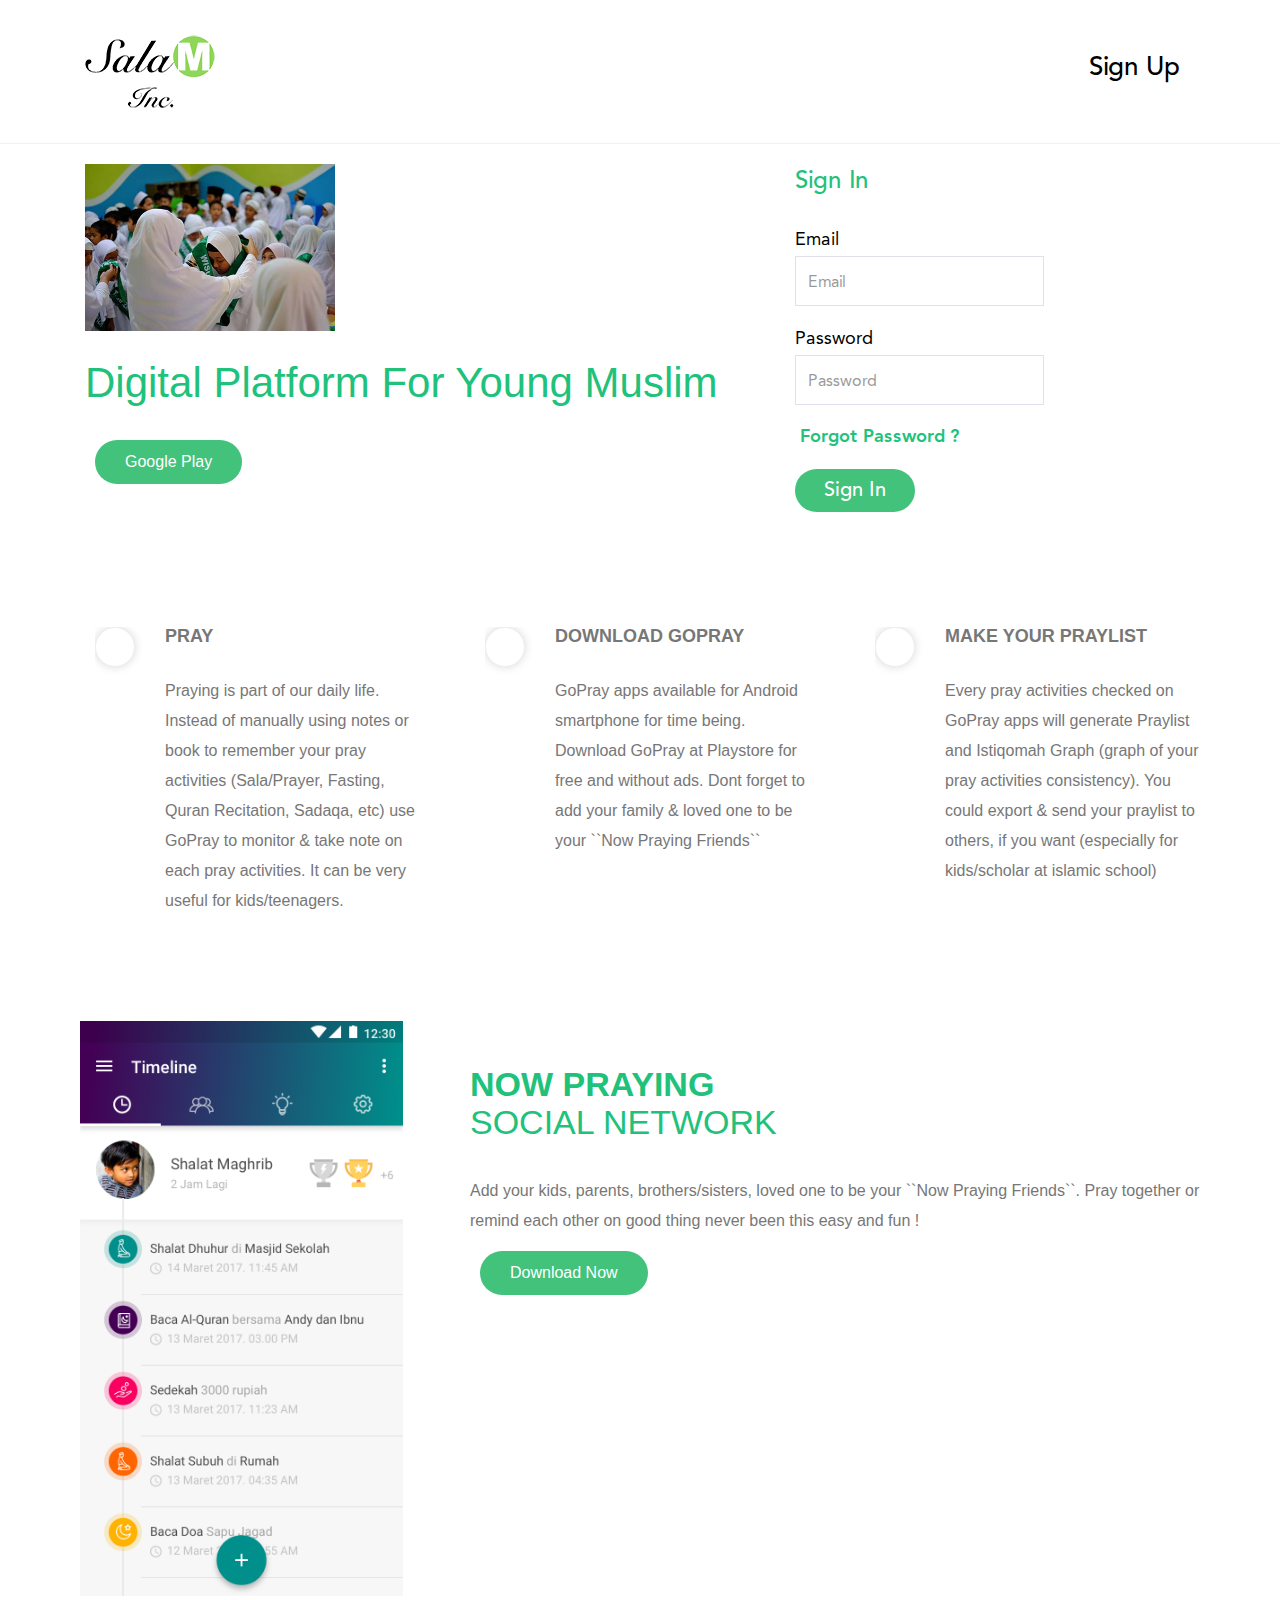
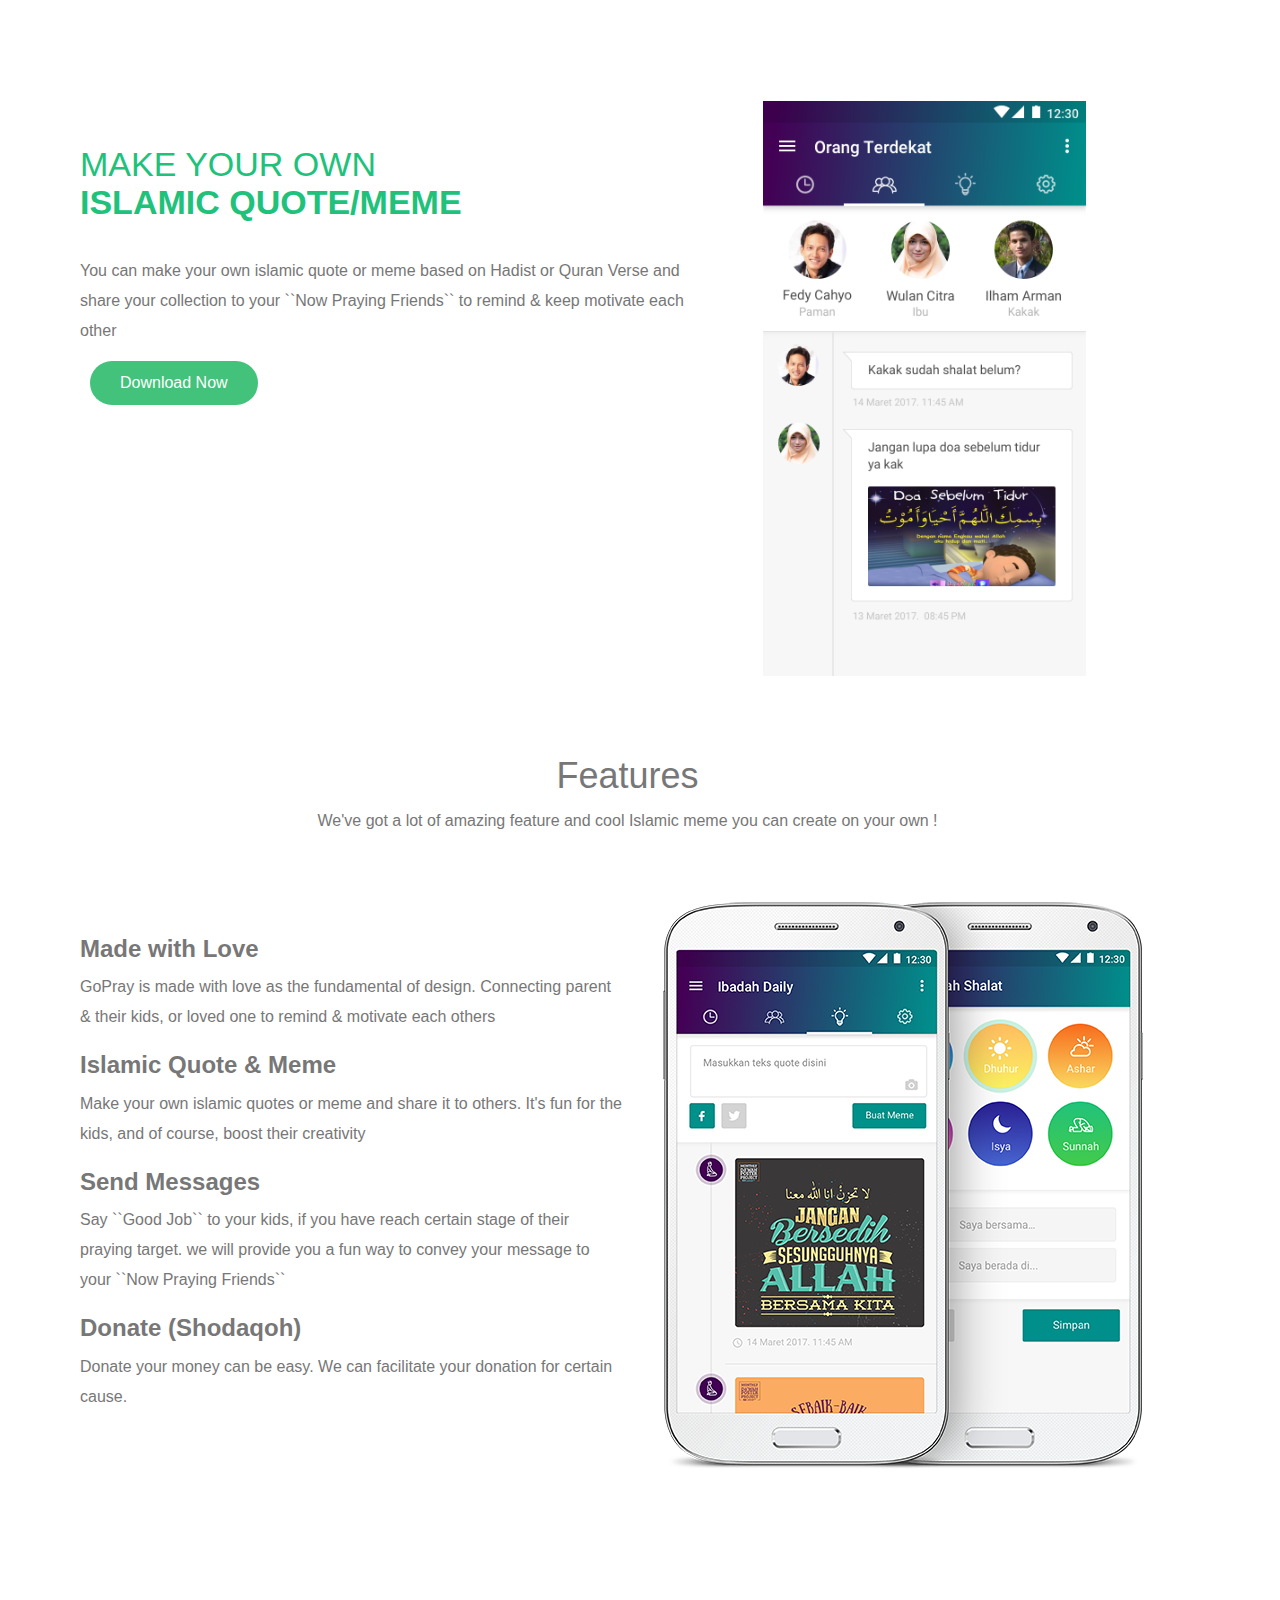
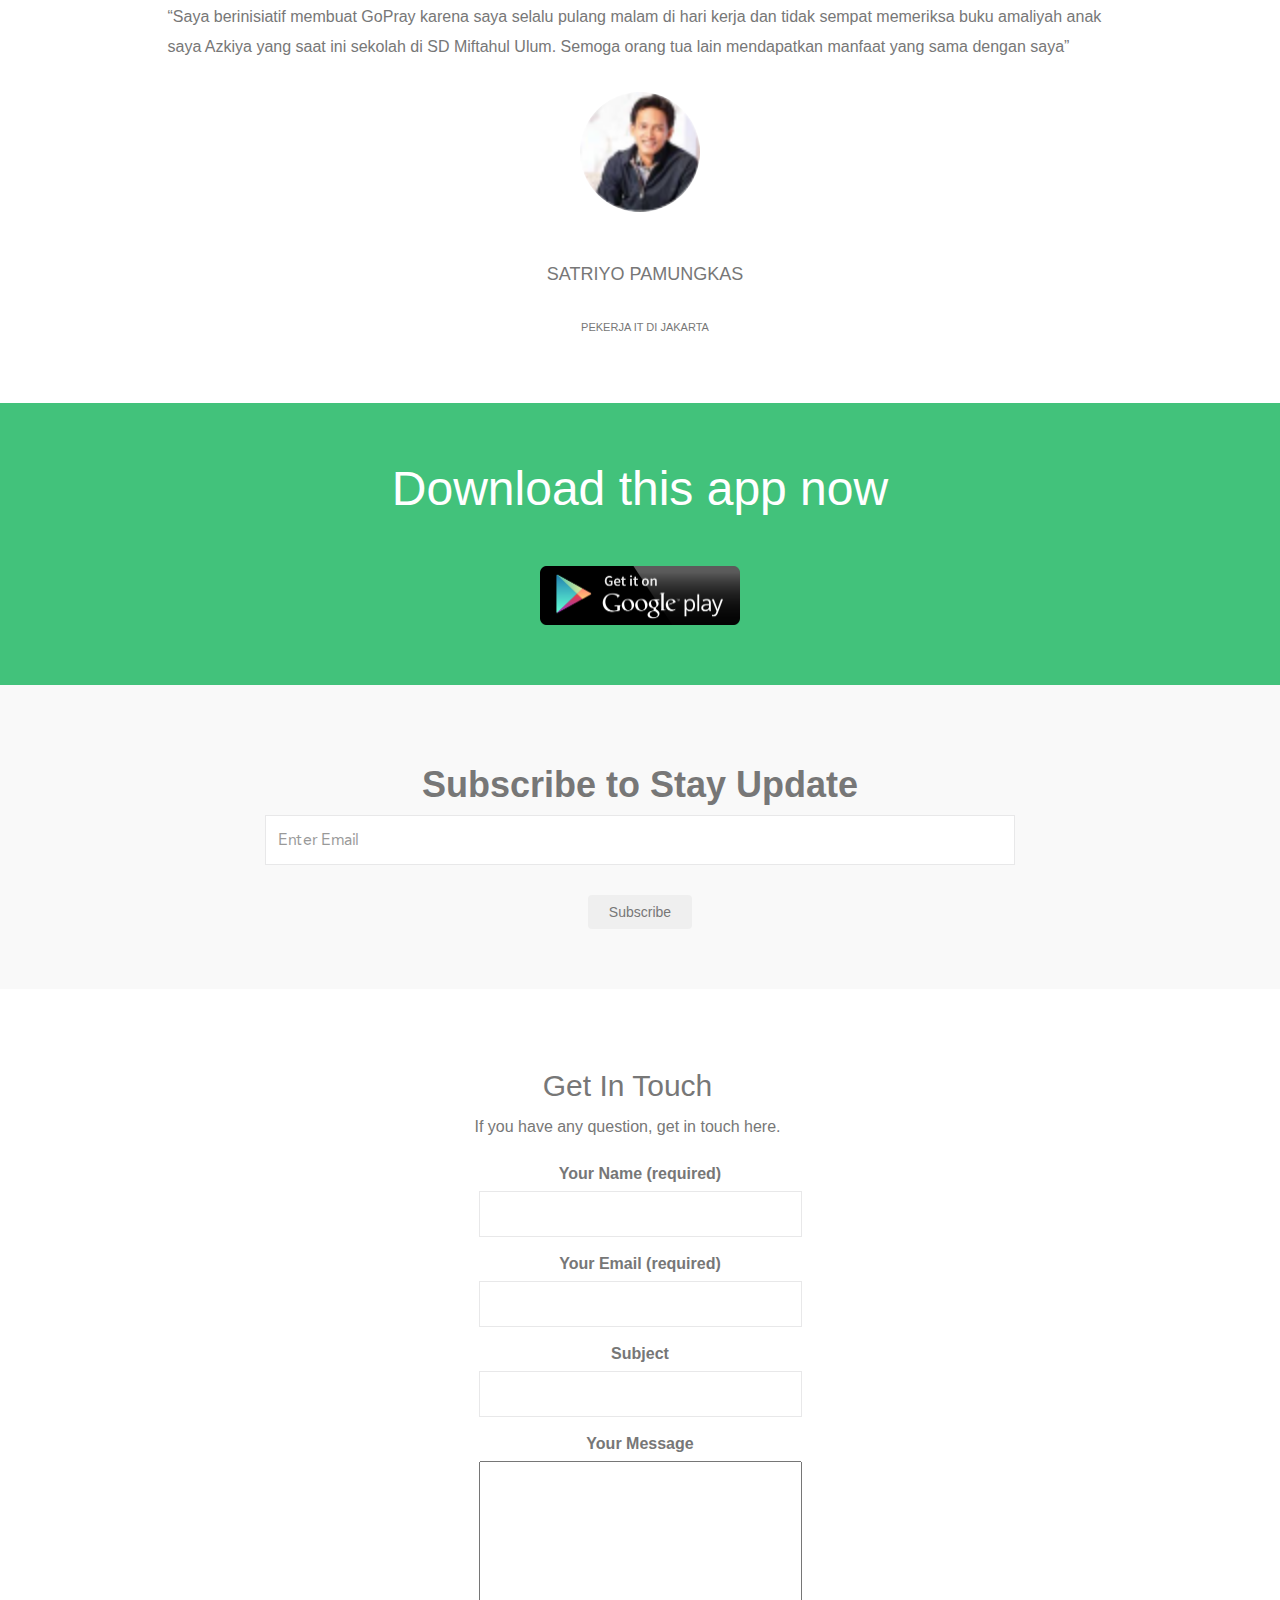
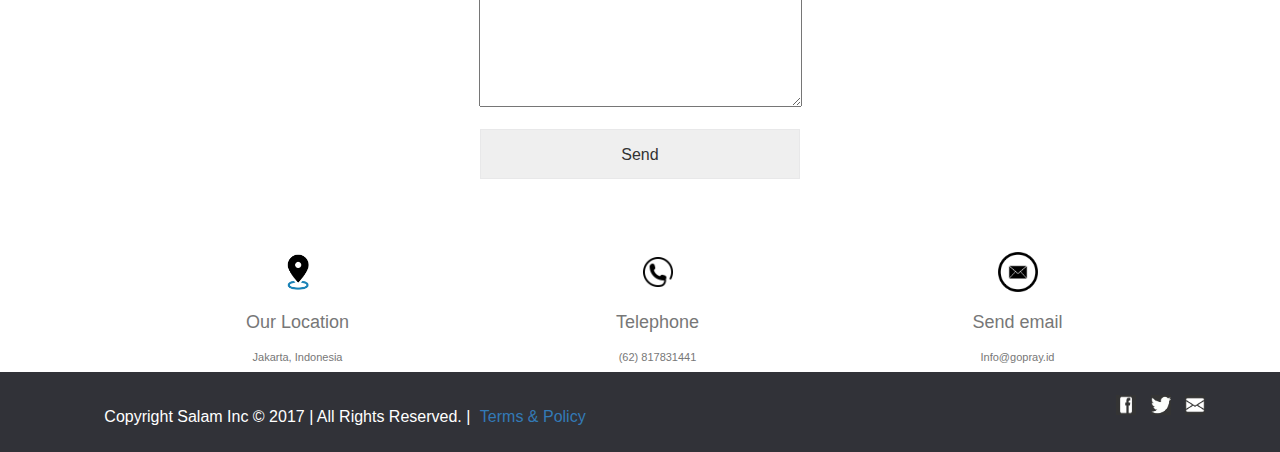
==== commit 8a6935e5: "Gopray" ====
--- a/index.html
+++ b/index.html
@@ -47,23 +47,22 @@
                     </div>
                 </div><!-- /.container-fluid -->
             </nav>
-        </header>    
+        </header> 	
         <section class="content-front"> 
 				<div class="bg">
 					<div class="container">
 						<div class="hero-text">
 							<div class="col-md-7">
+							<div>
+					        	<img src="gambar-gopray/Azkiya Wisuda.JPG" class="img-responsive img-header">
+					        </div>
 								<h2>Digital Platform for Young Muslim</h2>
-									<p>Now Praying</p>
 										<div class="home_btn">
 											<a href="https://play.google.com/store/apps/details?id=salam.gopray.id" class="app-btn wow bounceIn" data-wow-delay=".6s" ><i class="fa fa-play"></i> Google Play</a>
 										</div>
 									</div>
 								<div class="col-md-5 form-sign-in">
 									<ul class="nav nav-pills front-tabs">
-										<li role="presentation">
-											<a href="#">Sign Up</a>
-										</li>
 										<li role="presentation" class="active">
 											<a href="#">Sign In</a>
 										</li>
@@ -91,72 +90,96 @@
 						</div>
 					</div>
 				<div class="container">
-					<div class="row">
-						<div class="col-md-4 col-lg-4">
-							<div id="feature" class="vc_row wpb_row vc_row-fluid vc_custom_1485119616869">
-								<div class="wpb_column vc_column_container vc_col-sm-4">
-									<div class="vc_column-inner ">
-										<div class="wpb_wrapper">
-											<div class="single_about">
-												<i class="fa fa-check"></i>
-												<h4>
-												<strong>PRAY</strong>
-												</h4>
-												<p>Praying is part of our daily life. Instead of manually using notes or book to remember your pray activities (Sala/Prayer, Fasting, Quran Recitation, Sadaqa, etc) use GoPray to monitor &amp; take note on each pray activities. It can be very useful for kids/teenagers. </p>
-											</div>
-										</div>
-									</div>
-								</div>
-							</div>
-						</div>
-						<div class="col-md-4 col-lg-4">
-							<div id="feature" class="vc_row wpb_row vc_row-fluid vc_custom_1485119616869">
-								<div class="wpb_column vc_column_container vc_col-sm-4">
-									<div class="vc_column-inner ">
-										<div class="wpb_wrapper">
-											<div class="single_about">
-												<i class="fa fa-check"></i>
-												<h4>
-												<strong>DOWNLOAD GOPRAY</strong>
-												</h4>
-												<p>GoPray apps available for Android smartphone for time being. Download GoPray at Playstore for free and without ads. Dont forget to add your family &amp; loved one to be your ``Now Praying Friends`` </p>
-											</div>
-										</div>
-									</div>
-								</div>
-							</div>
-						</div>
-						<div class="col-md-4 col-lg-4">
-							<div id="feature" class="vc_row wpb_row vc_row-fluid vc_custom_1485119616869">
-								<div class="wpb_column vc_column_container vc_col-sm-4">
-									<div class="vc_column-inner ">
-										<div class="wpb_wrapper">
-											<div class="single_about">
-												<i class="fa fa-check"></i>
-												<h4>
-												<strong>MAKE YOUR PRAYLIST</strong> 
-												</h4>
-												<p>Every pray activities checked on GoPray apps will generate Praylist and Istiqomah Graph (graph of your pray activities consistency). You could export &amp; send your praylist to others, if you want (especially for kids/scholar at islamic school)  </p>
-											</div>
-										</div>
-									</div>
-								</div>	
-							</div>
-						</div>
-					</div>
-				</div>
+                        <div class="row">
+                            <div class="col-md-4 col-lg-4">
+                                <div id="feature" class="vc_row wpb_row vc_row-fluid vc_custom_1485119616869">
+                                    <div class="wpb_column vc_column_container vc_column_feature vc_col-sm-4">
+                                        <div class="vc_column-inner ">
+                                            <div class="wpb_wrapper">
+                                                <div class="single_about">
+                                                    <div class="feature">
+                                                        <div class="media">
+                                                              <div class="media-left media-top">
+                                                                <i class="fa fa-check"></i>
+                                                              </div>
+                                                        <div class="media-body">
+                                                        <h4 class="media-heading">
+                                                        <strong>PRAY</strong>
+                                                        </h4>
+                                                        <p>Praying is part of our daily life. Instead of manually using notes or book to remember your pray activities (Sala/Prayer, Fasting, Quran Recitation, Sadaqa, etc) use GoPray to monitor &amp; take note on each pray activities. It can be very useful for kids/teenagers. </p>
+                                                         </div>
+                                                     </div>
+                                                </div>
+                                            </div>
+                                        </div>
+                                    </div>
+                                </div>
+                            </div>
+                        </div>
+                            <div class="col-md-4 col-lg-4">
+                                <div id="feature" class="vc_row wpb_row vc_row-fluid vc_custom_1485119616869">
+                                    <div class="wpb_column vc_column_container vc_column_feature vc_col-sm-4">
+                                        <div class="vc_column-inner ">
+                                            <div class="wpb_wrapper">
+                                                <div class="single_about">
+                                                    <div class="feature"> 
+                                                         <div class="media">
+                                                              <div class="media-left media-top">
+                                                            <i class="fa fa-check"></i>
+                                                              </div>
+                                                            <div class="media-body">
+                                                            <h4 class="media-heading">
+                                                            <strong>DOWNLOAD GOPRAY</strong>
+                                                            </h4>
+                                                            <p>GoPray apps available for Android smartphone for time being. Download GoPray at Playstore for free and without ads. Dont forget to add your family &amp; loved one to be your ``Now Praying Friends`` </p>
+                                                            </div>
+                                                        </div>
+                                                    </div>
+                                                </div>
+                                            </div>
+                                        </div>
+                                    </div>
+                                </div>
+                            </div>
+                            <div class="col-md-4 col-lg-4">
+                                <div id="feature" class="vc_row wpb_row vc_row-fluid vc_custom_1485119616869">
+                                    <div class="wpb_column vc_column_container vc_column_feature vc_col-sm-4">
+                                        <div class="vc_column-inner ">
+                                            <div class="wpb_wrapper">
+                                                <div class="single_about">
+                                                    <div class="feature">
+                                                         <div class="media">
+                                                              <div class="media-left media-top">
+                                                                <i class="fa fa-check"></i>
+                                                              </div>
+                                                                <div class="media-body">
+                                                                <h4 class="media-heading">
+                                                                <strong>MAKE YOUR PRAYLIST</strong> 
+                                                                </h4>
+                                                                <p>Every pray activities checked on GoPray apps will generate Praylist and Istiqomah Graph (graph of your pray activities consistency). You could export &amp; send your praylist to others, if you want (especially for kids/scholar at islamic school)  </p>
+                                                             </div>
+                                                        </div>
+                                                    </div>
+                                                </div>
+                                            </div>
+                                        </div>
+                                    </div>	
+                                </div>
+                            </div>
+                        </div>
+                </div>
 				<div class="container">
 					<div class="row">
-						<div class="col-md-6 col-lg-6">
+						<div class="col-sm-4 col-lg-4">
 							<div class="wpb_wrapper">
 								<div class="now-praying">
 									<p>
-										<img class=img-responsive "wp-image-185 aligncenter" src="http://gopray.id/wp-content/uploads/2016/12/Timelinexhdpi-169x300.png" alt="" width="403" height="703" srcset="https://gopray.id/wp-content/uploads/2016/12/Timelinexhdpi-169x300.png 169w, https://gopray.id/wp-content/uploads/2016/12/Timelinexhdpi-576x1024.png 576w, https://gopray.id/wp-content/uploads/2016/12/Timelinexhdpi.png 720w" sizes="(max-width: 386px) 100vw, 386px">
+										<img class="img-responsive img-size" wp-image-185 aligncenter src="gambar-gopray/Timelinexhdpi.png" alt="" width="720" height="1280"  sizes="(max-width: 386px) 100vw, 386px"/>
 									</p>
 								</div>
 							</div>
-						</div>
-						<div class="col-md-4 col-lg-4">
+                        </div>
+						<div class="col-sm-8 col-lg-8">
 							<div class="wpb_column vc_column_container vc_col-sm-5">
 								<div class="vc_column-inner">
 									<div class="wpb_wrapper">
@@ -164,13 +187,13 @@
 											<div class="home_btn">
 												<div class="now-praying">
 													<div class="text">
-													<h1>
-														<strong>Now Praying</strong>
+                                                            <h1>
+														      <strong>Now Praying</strong>
 															<br>
 															Social Network
 															</br>
-													</h1>
-													</div>
+													       </h1>
+                                                        </div>
 														<p>
 														Add your kids, parents, brothers/sisters, loved one to be your ``Now Praying Friends``. Pray together or remind each other on good thing never been this easy and fun ! 
 														</p>
@@ -186,7 +209,7 @@
 				</div>
 				<div class="container">
 					<div class="row">
-						<div class="col-md-6 col-lg-6">
+						<div class="col-sm-7 col-lg-7">
 							<div class="vc_row wpb_row vc_row-fluid vc_custom_1483899684067">		
 								<div class="wpb_column vc_column_container vc_col-sm-5">
 									<div class="vc_column-inner ">
@@ -198,10 +221,11 @@
 														<h1>Make your own</br>
 														<strong>Islamic Quote/Meme</strong>
 														</h1>
-														</div>
-														<p>You can make your own islamic quote or meme based on Hadist or Quran Verse and share your collection to your ``Now Praying Friends`` to remind &amp; keep motivate each other</p>
+                                                         <p>You can make your own islamic quote or meme based on Hadist or Quran Verse and share your collection to your ``Now Praying Friends`` to remind &amp; keep motivate each other</p>
+                                             
 														<a class="single_feature_btn_light" href="https://play.google.com/store/apps/details?id=salam.gopray.id">Download Now</a>
-													</div>
+													   </div>
+                                                    </div>
 												</div>
 											</div>
 										</div>
@@ -210,11 +234,11 @@
 							</div>
 						</div>
 					
-						<div class="col-md-6 col-lg-6">
+						<div class="col-sm-5 col-lg-5">
 							<div class="wpb_wrapper">
 								<div class="now-praying">
 								<p>
-									<img class=img-responsive "wp-image-187 aligncenter" src="http://gopray.id/wp-content/uploads/2016/12/OrangTuaxhdpi-1-169x300.png" alt="" width="403" height="715" srcset="https://gopray.id/wp-content/uploads/2016/12/OrangTuaxhdpi-1-169x300.png 169w, https://gopray.id/wp-content/uploads/2016/12/OrangTuaxhdpi-1-576x1024.png 576w, https://gopray.id/wp-content/uploads/2016/12/OrangTuaxhdpi-1.png 720w" sizes="(max-width: 403px) 100vw, 403px" /></p>
+									<img class="img-responsive img-size img-style" wp-image-187 aligncenter src=" gambar-gopray/OrangTuaxhdpi.png" alt="" width="720" height="1280"  sizes="(max-width: 403px) 100vw, 403px"/>
 								</p>
 								</div>
 							</div>
@@ -239,7 +263,7 @@
 								<div class="col-sm-12">
 									<div class="single_feature">
 										<i class="fa fa-heart-o"></i>
-										<h3>Made with Love</h3>
+                                        <h3><strong>Made with Love</strong></h3>
 										<span></span>
 										<p>GoPray is made with love as the fundamental of design. Connecting parent &amp; their kids, or loved one to remind &amp; motivate each others</p>	
 									</div>
@@ -248,7 +272,7 @@
 								<div class="col-sm-12">
 									<div class="single_feature">
 										<i class="fa fa-magic"></i>
-										<h3>Islamic Quote &amp; Meme</h3>
+										<h3><strong>Islamic Quote &amp; Meme</strong></h3>
 										<span></span>
 										<p>Make your own islamic quotes or meme and share it to others. It's fun for the kids, and of course, boost their creativity </p>	
 									</div>
@@ -257,7 +281,7 @@
 								<div class="col-sm-12">
 									<div class="single_feature">
 										<i class="fa fa-paper-plane-o"></i>
-										<h3>Send Messages</h3>
+										<h3><strong>Send Messages</strong></h3>
 										<span></span>
 										<p>Say ``Good Job`` to your kids, if you have reach certain stage of their praying target. we will provide you a fun way to convey your message to your ``Now Praying Friends``</p>	
 									</div>
@@ -266,9 +290,9 @@
 								<div class="col-sm-12">
 									<div class="single_feature">
 										<i class="fa fa-money"></i>
-										<h3>Donate (Shodaqoh)</h3>
+										<h3><strong>Donate (Shodaqoh)</strong></h3>
 										<span></span>
-										<p>Donate your money can be easy. We can facilitate your donation for certain cause. </p>	
+										<p>Donate your money can be easy. We can facilitate your donation for certain cause.</p>	
 									</div>
 								</div>	
 							</div>
@@ -277,7 +301,7 @@
 			</div>
 				<div class="col-md-6 col-sm-6 col-xs-12"> 
 					<div class="feature_img">
-						<img src="https://gopray.id/wp-content/uploads/2016/12/GS4_2up.png" class=img-responsive alt="" width="600" height="715">
+						<img src="gambar-gopray/GS4_2up.png" class=img-responsive alt="" width="500" height="596">
 					</div>
 				</div>						
 		</div>		
@@ -294,17 +318,16 @@
 										<div class="testimonial-text">
 											<i class="fa fa-quote-left"></i>
 											<p>&#8220;Saya berinisiatif membuat GoPray karena saya selalu pulang malam di hari kerja dan tidak sempat memeriksa buku amaliyah anak saya Azkiya yang saat ini sekolah di SD Miftahul Ulum. Semoga orang tua lain mendapatkan manfaat yang sama dengan saya&#8221;</p>
-											<img width="300" height="300" src="https://gopray.id/wp-content/uploads/2017/03/fullsizeoutput_b7-300x300.jpeg" class="profile-photo" alt="" srcset="https://gopray.id/wp-content/uploads/2017/03/fullsizeoutput_b7-300x300.jpeg 300w, https://gopray.id/wp-content/uploads/2017/03/fullsizeoutput_b7-150x150.jpeg 150w" sizes="(max-width: 300px) 100vw, 300px" />											<h4>Satriyo Pamungkas</h4>
+											<img width="150" height="150" src="images/photos/user-4.png" class="profile-photo" alt="">
+											<h4>Satriyo Pamungkas</h4>
 											<h5>Pekerja IT di Jakarta</h5>
 										</div>
-									</div>
-							
-										
-					</div>
-				</div>
-			</div>
-		</div>
-	</div>
+                                    </div>
+                                </div>
+                            </div>
+                        </div>
+                    </div>
+                </div>
 </section>
 
 <section id="download" class="download section-padding">
@@ -313,7 +336,7 @@
 			<div class="col-md-8 col-md-offset-2 col-sm-12 col-xs-12 text-center">
 				<div class="download_icon">
 					<h2>Download this app now</h2>
-						<a href="https://play.google.com/store/apps/details?id=salam.gopray.id"><img src="https://gopray.id/wp-content/uploads/2016/12/android.png" alt="" /></a>
+						<a href="https://play.google.com/store/apps/details?id=salam.gopray.id"><img src="GooglePlay.png" class="img-responsive" width="200" height="100" alt="" /></a>
 				</div>
 			</div>			
 		</div>
@@ -372,15 +395,41 @@
 <input type="hidden" name="_wpnonce" value="f50514f5d2" />
 </div>
 <div class="tabel">
-<p><label> Your Name (required)<br />
-    <span class="wpcf7-form-control-wrap your-name"><input type="text" name="your-name" value="" size="40" class="wpcf7-form-control wpcf7-text wpcf7-validates-as-required" aria-required="true" aria-invalid="false" /></span> </label></p>
-<p><label> Your Email (required)<br />
-    <span class="wpcf7-form-control-wrap your-email"><input type="email" name="your-email" value="" size="40" class="wpcf7-form-control wpcf7-text wpcf7-email wpcf7-validates-as-required wpcf7-validates-as-email" aria-required="true" aria-invalid="false" /></span> </label></p>
-<p><label> Subject<br />
-    <span class="wpcf7-form-control-wrap your-subject"><input type="text" name="your-subject" value="" size="40" class="wpcf7-form-control wpcf7-text" aria-invalid="false" /></span> </label></p>
-<p><label> Your Message<br />
-    <span class="wpcf7-form-control-wrap your-message"><textarea name="your-message" cols="40" rows="10" class="wpcf7-form-control wpcf7-textarea" aria-invalid="false"></textarea></span> </label></p>
-	<p><input type="submit" value="Send" class="wpcf7-form-control wpcf7-submit" /></p>
+    <div class="form-group">
+        <label> Your Name (required)</label><br />
+        <div class="your-message">
+             <input type="text" name="your-name" value="" size="40" class="wpcf7-form-control wpcf7-text wpcf7-validates-as-required" aria-required="true" aria-invalid="false" />
+        </div>
+        <span class="wpcf7-form-control-wrap your-name">
+        </span> 
+    </div>
+<div class="form-group">
+    <label> Your Email (required)</label><br />
+        <div class="your-message">
+            <input type="email" name="your-email" value="" size="40" class="wpcf7-form-control wpcf7-text wpcf7-email wpcf7-validates-as-required wpcf7-validates-as-email" aria-required="true" aria-invalid="false" />
+        </div>
+        <span class="wpcf7-form-control-wrap your-email">
+        </span> 
+</div>
+<div class="form-group">
+    <label> Subject</label><br />
+        <div class="your-message">
+             <input type="text" name="your-subject" value="" size="40" class="wpcf7-form-control wpcf7-text" aria-invalid="false" />
+        </div>
+        <span class="wpcf7-form-control-wrap your-subject">
+        </span> 
+</div>
+<div class="form-group">
+    <label> Your Message </label><br />
+        <div class="your-message">
+            <textarea name="your-message"  rows="10" class="wpcf7-form-control wpcf7-textarea" aria-invalid="false"></textarea>
+        </div>
+        <span class="wpcf7-form-control-wrap your-message">    
+        </span>
+</div>
+<div class="send">
+	<p><input type="submit" value="Send" class="wpcf7-form-control wpcf7-submit" /></p> 	
+</div>
 </div>
 <div class="wpcf7-response-output wpcf7-display-none"></div></form>
 				</div>
@@ -392,7 +441,7 @@
 	<div class="row">
 		<div class="info">
 					<div class="col-md-4 col-lg-4">
-						<div class="wpb_column vc_column_container vc_col-sm-4">
+						<div class="wpb_column vc_column_icon vc_col-sm-4">
 							<div class="vc_column-inner ">
 								<div class="wpb_wrapper">
 									<div class="single_address text-center">
@@ -408,7 +457,7 @@
 				
 
 			<div class="col-md-4 col-lg-4">
-				<div class="wpb_column vc_column_container vc_col-sm-4">
+				<div class="wpb_column vc_column_icon vc_col-sm-4">
 					<div class="vc_column-inner ">
 						<div class="wpb_wrapper">
 							<div class="single_address text-center">
@@ -422,7 +471,7 @@
 			</div>
 
 			<div class="col-md-4 col-lg-4">
-				<div class="wpb_column vc_column_container vc_col-sm-4">
+				<div class="wpb_column vc_column_icon vc_col-sm-4">
 					<div class="vc_column-inner ">
 						<div class="wpb_wrapper">
 							<div class="single_address text-center">
@@ -450,13 +499,13 @@
 				<div class="footer_social pull-right">
 					<ul>
 						<a href="https://www.facebook.com/GoPrayIndonesia/">
-						<img src="fb.png" width="60" height="60">
+						<img src="fb.png" width="20" height="20">
 						</a>
 						<a href="http://www.twitter.com">
-						<img src="twitter.png" width="60" height="60">
+						<img src="twitter.png" width="20" height="20">
 						</a>
 						<a href="http://gopray.id/termpolicy/">
-						<img src="email-icon.png" width="60" height="60">
+						<img src="email-icon.png" width="20" height="20">
 						</a>
 					</ul>
 				</div>
--- a/css/style.css
+++ b/css/style.css
@@ -76,7 +76,7 @@
 
 /* Button Green */
 .btn-green{
-    background: transparent;
+    background: #42c27b;
     border-radius: 25px;
     color: #fff;
     font-family: "Avenir Medium", Fallback, sans-serif;
@@ -85,13 +85,16 @@
     font-stretch: normal;
     font-weight: 500;
     text-align: center;
-    border: 2px solid #ffffff;
 	width:120px;
+    transition: all 0.4s;
 }
 .btn-green:focus,
 .btn-green:hover{
     color: #fff;
+    opacity: 0.5;
+    border-color: #42c27b;
     outline: none;
+    
 }
 .btn-green:focus,
 .btn-green:active:focus,
@@ -388,24 +391,21 @@
     height: 60px;
 }
 .navbar-front .navbar-nav > li > a{
-    color: #20c17b;
+    color: #000;
     font-family: "Avenir Medium", Fallback, sans-serif;
     font-size: 26.0px;
     font-style: normal;
     font-stretch: normal;
     font-weight: 500;
+    text-align: center;
 }
 .navbar-front .navbar-nav > li > a:hover,
 .navbar-front .navbar-nav > li > a:focus{
-    color: #20c17b;
+    color: #20c27b;
 }
 
 
 /* --- Sign In --- */
-.bg{
-	background: url('https://gopray.id/wp-content/uploads/2016/12/Azkiya-Wisuda-e1490972624667.jpg');
-    background-image: url('https://gopray.id/wp-content/uploads/2016/12/Azkiya-Wisuda-e1490972624667.jpg');
-	background-size:cover;
 }
 .content-front{
     padding-top: 0;
@@ -434,7 +434,7 @@
     font-style: normal;
     font-stretch: normal;
     font-weight: 500;
-    color: #ffffff;
+    color: #20c27b;
     border-radius: 0;
     padding: 0;
 }
@@ -443,14 +443,14 @@
     text-decoration: none;
 }
 .front-tabs > li.active{
-    padding-left: 40px;
+    padding-left: 0px;
     padding-right: 0;
 }
 .front-tabs > li.active > a,
 .front-tabs > li.active > a:hover,
 .front-tabs > li.active > a:focus{
     margin-bottom: -1px;
-    color: #ffffff;
+    color: #20c27b ;
     font-family: "Avenir Medium", Fallback, sans-serif;
     background-color: transparent;
     padding-bottom: 5px;
@@ -462,7 +462,7 @@
     margin-bottom: 20px;
 }
 .front-form label{
-    color: #fff;
+    color: #000;
     font-family: "Avenir Roman", Fallback, sans-serif;
     font-size: 18.0px;
     font-style: normal;
@@ -481,7 +481,7 @@
 	margin-right:660px;
 }
 .front-form .form-link{
-    color: #ffffff;
+    color: #20c27b;
     font-family: "Avenir Heavy", Fallback, sans-serif;
     font-size: 18.0px;
     font-style: normal;
@@ -489,8 +489,8 @@
     font-weight: 400;
 }
 .hero-text h2{
-	color: #fff;
-    font-size: 40px;
+	color: #20c27b;
+    font-size: 42px;
     font-weight: 400;
     letter-spacing: 0;
     line-height: 64px;
@@ -499,7 +499,7 @@
 }
 .hero-text p{
 	margin:0;
-	color: #fff;
+	color: #000;
 }
 
 
@@ -1743,7 +1743,9 @@
         margin-bottom: 40px;
     }
     
-    
+    .vc_column_feature{
+        padding-top: 0;
+    }
     /* 
     --- 
     Admin
@@ -2152,7 +2154,9 @@
         left: auto;
         right: 0;
     }
-        
+    .img-size{
+        height: auto;
+    }   
     /* - Sidebar - */
     .media-timeline .media-left{
         display: block;
@@ -2213,7 +2217,6 @@
     }
     
 }
-
 @media screen and (max-width: 419px){
     .summary-content .user-menu{
         display: block;
@@ -2264,33 +2267,37 @@
     animation-name: bounceIn;
 }
 .home_btn a {
-    background: transparent none repeat scroll 0 0;
-    border: 2px solid #000000;
+    background: #42c27b none repeat scroll 0 0;
     border-radius: 50px;
-    color: #000000;
+    color: #fff;
     display: inline-block;
     padding: 10px 30px;
     margin: 15px 10px 15px;
     transition: all 0.3s ease 0s;
+    text-decoration: none;
+}
+.home_btn a:hover {
+    border-color: #42c27b;
+    opacity: 0.5;
 }
 a {
     text-decoration: none;
     -webkit-transition: all 0.2s;
     transition: all 0.2s;
-	padding:10px;
+    padding: 5px;
 }
 /* TEKS */
-.single_about p {
-    overflow: hidden;
-}
 p {
     margin-bottom: 0;
+    line-height: 30px;
 }
 .vc_column_container {
     padding-left: 0;
+	padding-top:100px;
+}
+.vc_column_icon{
     padding-right: 0;
-	padding-top:20px;
-	padding-bottom:50px;
+    padding-left: 0;
 }
 .vc_column_inner{
 	box-sizing: border-box;
@@ -2312,12 +2319,15 @@
     box-shadow: 0 0 10px rgba(0, 0, 0, 0.15);
     color: #ff5f83;
     float: left;
-    height: 45px;
+    height: 40px;
     line-height: 45px;
-    margin-right: 15px;
+    margin-right: 20px;
     text-align: center;
-    width: 45px;
+    width: 40px;
     transition: all 0.3s ease 0s;
+}
+.single_about i: hover{
+    background: #ff5f83;
 }
 /*PAGE-ABOUT*/
 .profile-photo{
@@ -2349,12 +2359,14 @@
 	text-align: center;
 }
 .text h1{
-	font-size: 36px;
+	font-size: 34px;
     font-weight: 400;
     letter-spacing: 0;
     text-transform: uppercase;
 	text-align: left;
-	margin-bottom: 50px;
+	margin-bottom: 35px;
+    color: #20c27b;
+    color: #20c27b;
 }
 .max-text{
 	margin-bottom:50px;
@@ -2372,7 +2384,7 @@
 }
 /*DOWNLOAD*/
 .download{
-    background: #ff5f83 none repeat scroll 0 0;
+    background: #42c27b none repeat scroll 0 0;
 }
 .download_icon h2 {
     color: #fff;
@@ -2400,7 +2412,7 @@
     font-size: 16px;
     height: 50px;
     padding: 10px;
-    width: 92%;
+    width: 78%;
 }
 .info{
 	font-size: 11px;
@@ -2425,8 +2437,80 @@
 }
 /*STYLE*/
 .now-praying {
-	margin-left:50px;
+	margin-left:10px;
+    padding-top: 30px;
 }
 .tabel{
 	text-align:center;
+}
+.img-header{
+    width: 250px;
+    height: auto;
+    margin-top: 20px;
+}
+.img-size{
+    width: auto;
+    height: 650px;
+    padding-top: 75px;
+}
+@media screen and (max-width: 479px){
+    .img-size{
+        height: auto;
+    }
+}
+.send{
+    width:36%;
+    margin: auto;
+}
+.feature{
+    padding right: 25px;
+    padding-left: 25px;
+}
+
+.btn-green > a:hover{
+    color: white;
+}
+.your-message textarea,
+.your-message input[type=text],
+.your-message input[type=email]{
+    margin: 0px; 
+    width: 323px; 
+    height: auto;
+}
+@media screen and (max-width: 479px){
+    .your-message textarea,
+    .your-message input[type=text],
+    .your-message input[type=email]{
+        width: 100%;
+        height: auto;
+    }
+} 
+#contact .section-title{
+    margin-bottom: 20px;
+}
+.feature h4{
+    margin-bottom: 30px;
+}
+@media screen and (max-width: 479px){
+    .feature, 
+    .media-left{
+        display: block !important;
+        margin-bottom: 20px !important;
+        height: 30px !importnat;
+    }
+    .feature,
+    .media-body{
+        display: block !important;
+        width: 100% !important;
+    }
+    .feature,
+    .media-heading{
+        margin-bottom: 0 !important;
+        margin-top: 20px !important;
+    }
+}
+@media screen and (max-width: 479px){
+    .feature{
+        text-align: center;
+    }
 }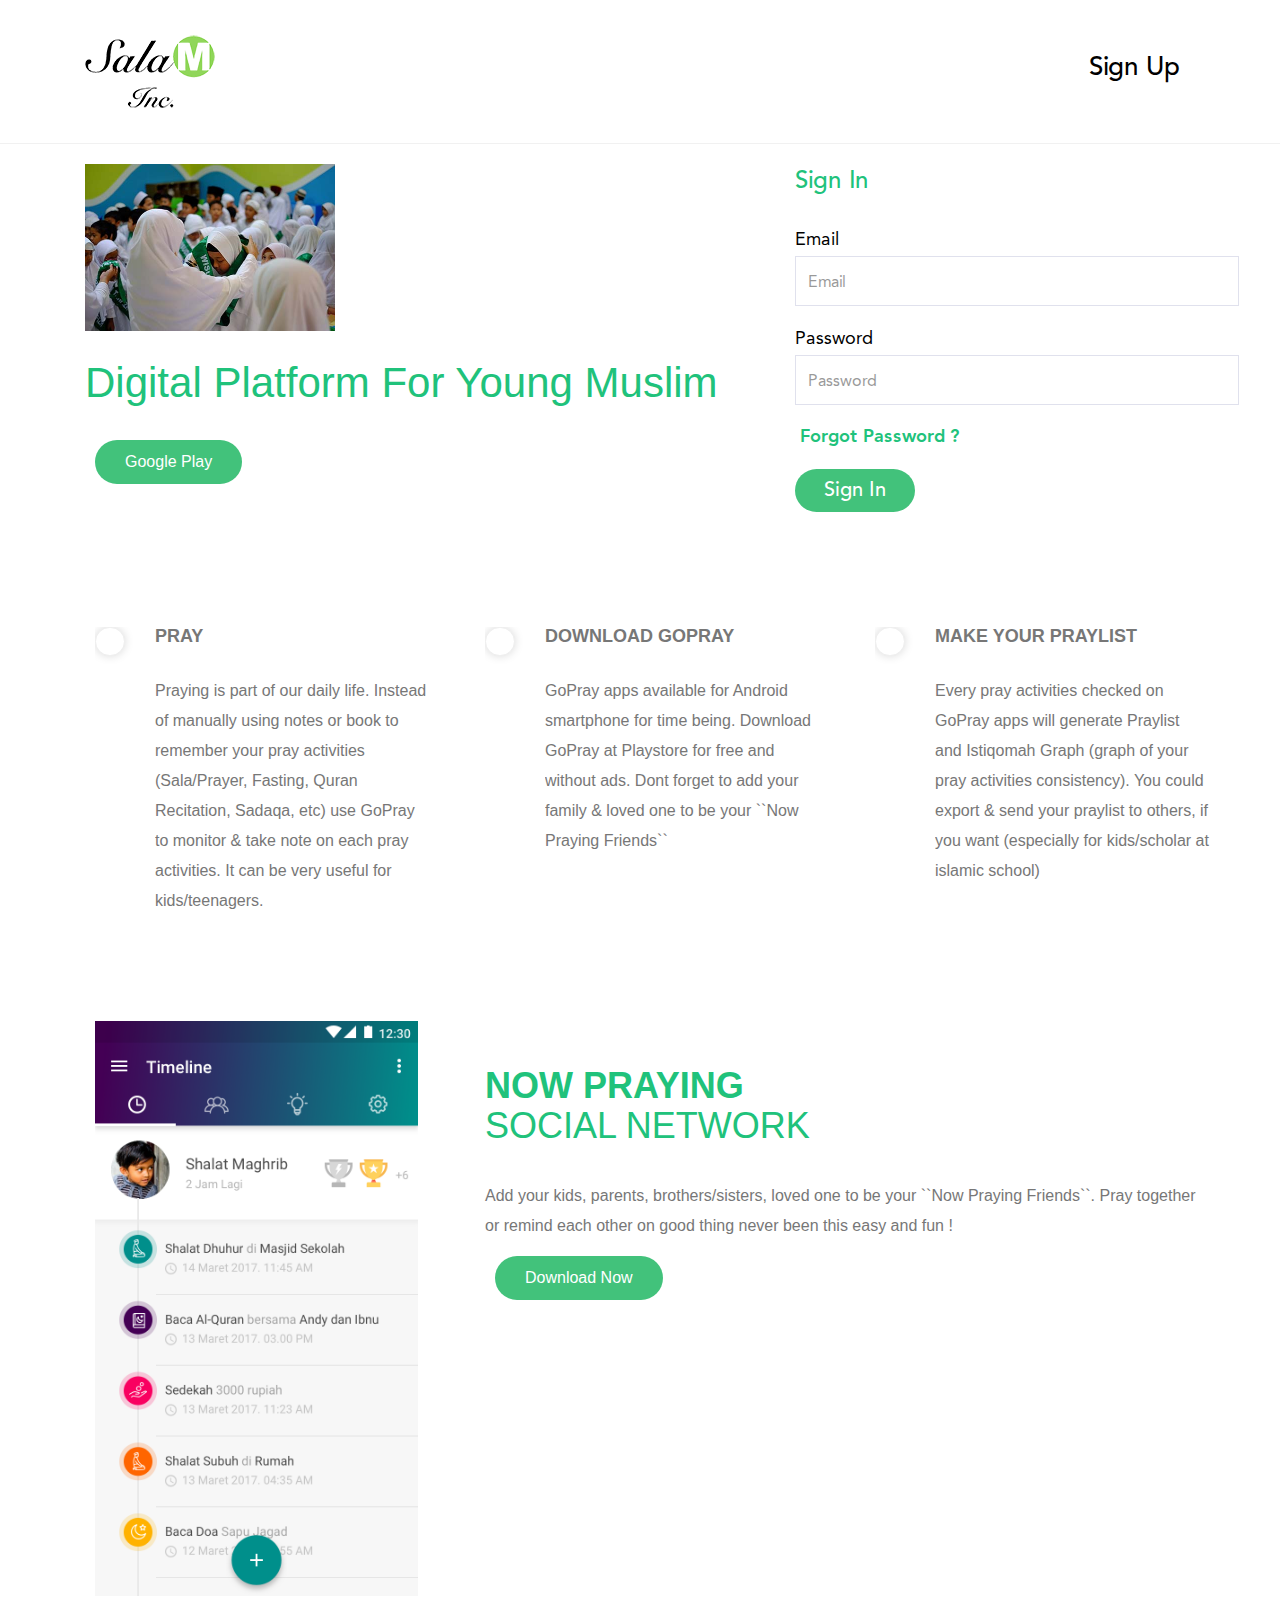
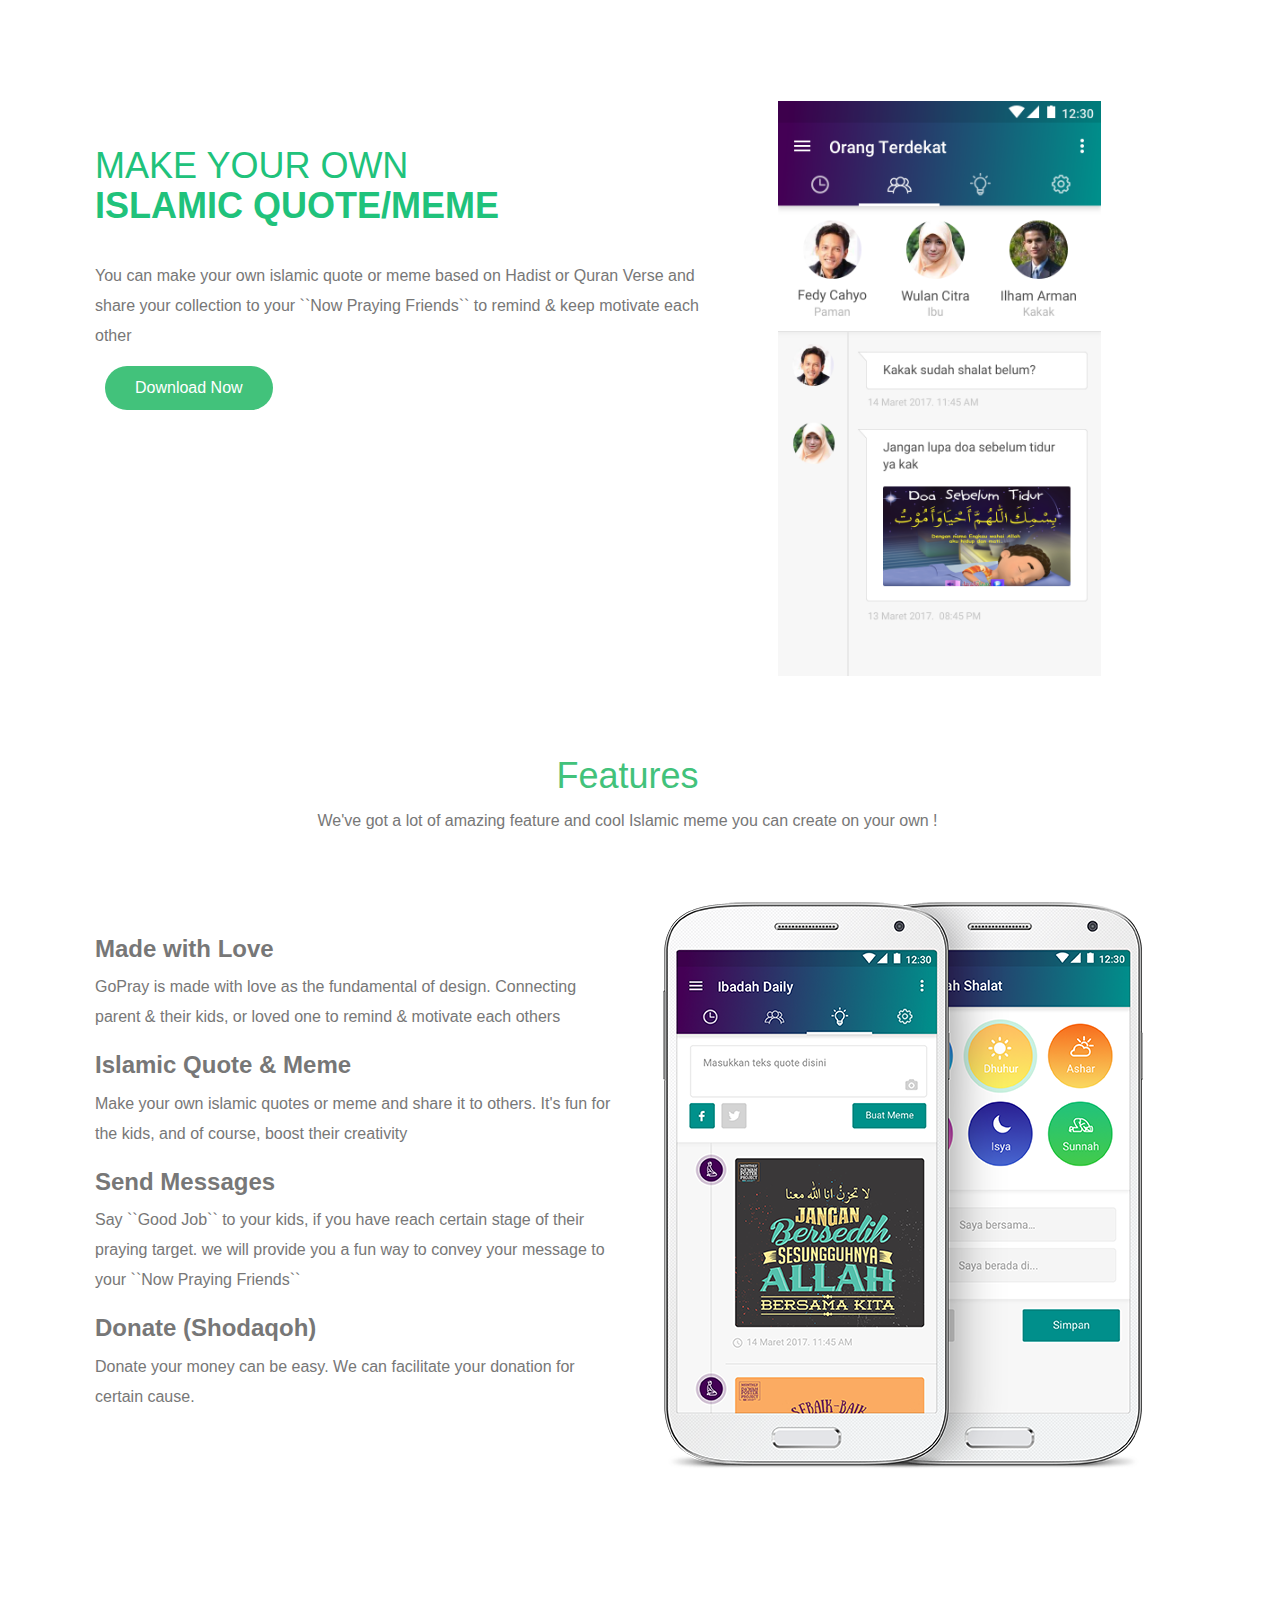
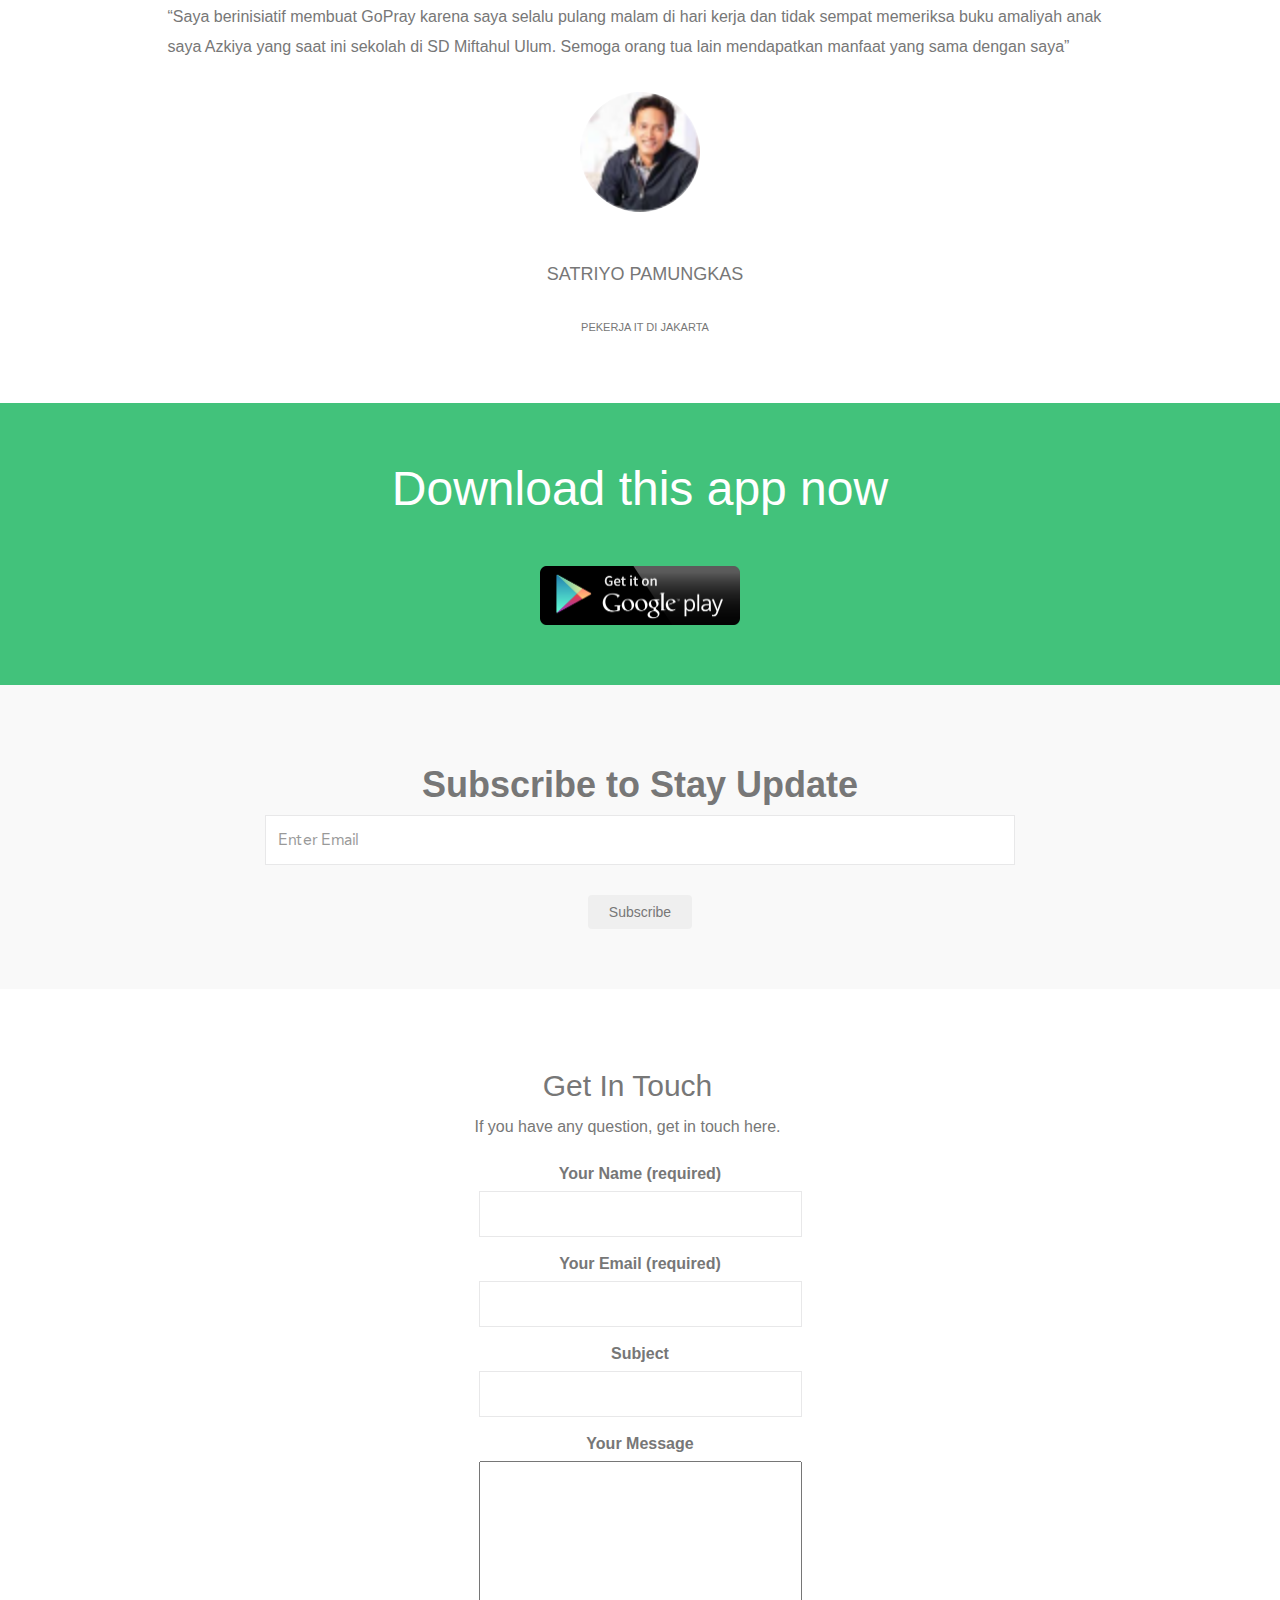
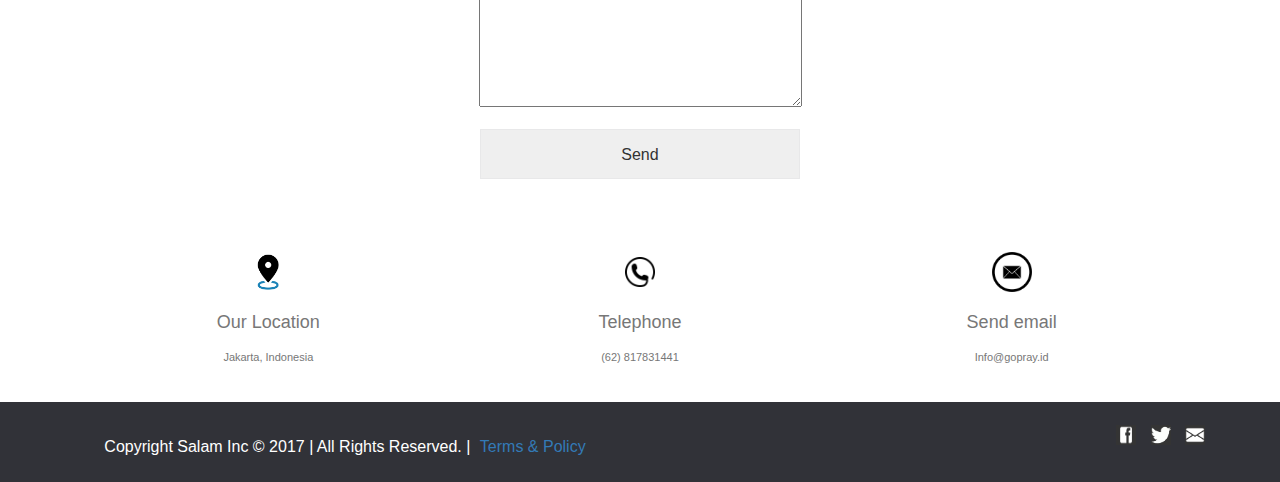
==== commit cd378173: "goprayparent" ====
--- a/index.html
+++ b/index.html
@@ -170,16 +170,16 @@
                 </div>
 				<div class="container">
 					<div class="row">
-						<div class="col-sm-4 col-lg-4">
+						<div class="col-sm-6 col-md-4 col-lg-4">
 							<div class="wpb_wrapper">
 								<div class="now-praying">
 									<p>
-										<img class="img-responsive img-size" wp-image-185 aligncenter src="gambar-gopray/Timelinexhdpi.png" alt="" width="720" height="1280"  sizes="(max-width: 386px) 100vw, 386px"/>
+										<img class="img-responsive img-size" wp-image-185 aligncenter src="gambar-gopray/Timelinexhdpi.png" alt="" width="720" height="1280"  sizes="(max-width: 403px) 100vw, 403px"/>
 									</p>
 								</div>
 							</div>
                         </div>
-						<div class="col-sm-8 col-lg-8">
+						<div class="col-sm-6 col-md-8 col-lg-8">
 							<div class="wpb_column vc_column_container vc_col-sm-5">
 								<div class="vc_column-inner">
 									<div class="wpb_wrapper">
@@ -209,7 +209,7 @@
 				</div>
 				<div class="container">
 					<div class="row">
-						<div class="col-sm-7 col-lg-7">
+						<div class="col-sm-6 col-md-8 col-lg-7">
 							<div class="vc_row wpb_row vc_row-fluid vc_custom_1483899684067">		
 								<div class="wpb_column vc_column_container vc_col-sm-5">
 									<div class="vc_column-inner ">
@@ -234,7 +234,7 @@
 							</div>
 						</div>
 					
-						<div class="col-sm-5 col-lg-5">
+						<div class="col-sm-6 col-md-4 col-lg-5">
 							<div class="wpb_wrapper">
 								<div class="now-praying">
 								<p>
@@ -251,7 +251,9 @@
 		<div class="row">
 			<div class="section-title text-center wow zoomIn">
 				<div class="max-text">
+                    <div class="text1">
 				<h1>Features</h1>
+                    </div>
 				<div class="line"></div>
 				<p>We've got a lot of amazing feature and cool Islamic meme you can create on your own !</p>
 				</div>
@@ -316,8 +318,10 @@
 					<div id="team__carousel" class="carousel slide" data-ride="carousel" data-interval="9999999">
 									<div class="item">
 										<div class="testimonial-text">
+                                            <div class="make">
 											<i class="fa fa-quote-left"></i>
 											<p>&#8220;Saya berinisiatif membuat GoPray karena saya selalu pulang malam di hari kerja dan tidak sempat memeriksa buku amaliyah anak saya Azkiya yang saat ini sekolah di SD Miftahul Ulum. Semoga orang tua lain mendapatkan manfaat yang sama dengan saya&#8221;</p>
+                                            </div>
 											<img width="150" height="150" src="images/photos/user-4.png" class="profile-photo" alt="">
 											<h4>Satriyo Pamungkas</h4>
 											<h5>Pekerja IT di Jakarta</h5>
@@ -437,65 +441,61 @@
 		</div>			
 	</div>	
 </section>
-<div class="container">
-	<div class="row">
-		<div class="info">
-					<div class="col-md-4 col-lg-4">
-						<div class="wpb_column vc_column_icon vc_col-sm-4">
-							<div class="vc_column-inner ">
-								<div class="wpb_wrapper">
-									<div class="single_address text-center">
-										<img src="location-icon.png" width="40" height="40">
-										<h4>Our Location</h4>
-										<p>Jakarta, Indonesia</p>
-									</div>
-								</div>
-							</div>
-						</div>
-					</div>
-			
-				
-
-			<div class="col-md-4 col-lg-4">
-				<div class="wpb_column vc_column_icon vc_col-sm-4">
-					<div class="vc_column-inner ">
-						<div class="wpb_wrapper">
-							<div class="single_address text-center">
-								<img src="phone-icon.png" width="30" height="30">
-								<h4>Telephone</h4>
-								<p>(62) 817831441</p>
-							</div>
-						</div>
-					</div>
-				</div>
-			</div>
-
-			<div class="col-md-4 col-lg-4">
-				<div class="wpb_column vc_column_icon vc_col-sm-4">
-					<div class="vc_column-inner ">
-						<div class="wpb_wrapper">
-							<div class="single_address text-center">
-								<img src="images.png" width="40" height="40">
-								<h4>Send email</h4>
-								<p>Info@gopray.id</p>
-							</div>
-						</div>
-					</div>
-				</div>
-			</div>
-		</div>
-	</div>
+    <div class="container">
+        <div class="row">
+            <div class="info">
+                <div class="col-md-4 col-lg-4">
+                    <div class="wpb_column vc_column_icon vc_col-sm-4">
+                        <div class="vc_column-inner ">
+                            <div class="wpb_wrapper">
+                                <div class="single_address text-center">
+                                    <img src="location-icon.png" width="40" height="40">
+                                    <h4>Our Location</h4>
+                                    <p>Jakarta, Indonesia</p>
+                                </div>
+                            </div>
+                        </div>
+                    </div>
+                </div>
+                <div class="col-md-4 col-lg-4">
+                    <div class="wpb_column vc_column_icon vc_col-sm-4">
+                        <div class="vc_column-inner ">
+                            <div class="wpb_wrapper">
+                                <div class="single_address text-center">
+                                    <img src="phone-icon.png" width="30" height="30">
+                                    <h4>Telephone</h4>
+                                    <p>(62) 817831441</p>
+                                </div>
+                            </div>
+                        </div>
+                    </div>
+                </div>
+                <div class="col-md-4 col-lg-4">
+                <div class="wpb_column vc_column_icon vc_col-sm-4">
+                    <div class="vc_column-inner ">
+                        <div class="wpb_wrapper">
+                            <div class="single_address text-center">
+                                <img src="images.png" width="40" height="40">
+                                <h4>Send email</h4>
+                                <p>Info@gopray.id</p>
+                            </div>
+                        </div>
+                    </div>
+                </div>
+            </div>
+        </div>
+    </div>
 </div>    
 
 <div class="footer">
 	<div class="container">
 		<div class="row">					
-			<div class="col-md-6 col-sm-6 col-xs-6 wow zoomIn">
+			<div class="col-md-6 col-sm-9 col-xs-6 wow zoomIn">
 				<div class="copyright">
 					<p>Copyright Salam Inc © 2017 | All Rights Reserved. | <a href="http://gopray.id/termpolicy/">Terms &amp; Policy</a></p>
 				</div><!--- END FOOTER COPYRIGHT -->
 			</div><!--- END COL -->		
-			<div class="col-md-6 col-sm-6 col-xs-6 wow zoomIn">
+			<div class="col-md-6 col-sm-3 col-xs-6 wow zoomIn">
 				<div class="footer_social pull-right">
 					<ul>
 						<a href="https://www.facebook.com/GoPrayIndonesia/">
--- a/css/style.css
+++ b/css/style.css
@@ -474,7 +474,7 @@
     -webkit-box-shadow: none;
     box-shadow: none;
     height: 50px;
-    width: 70%;
+    width: 125%;
 }
 .front-form .form-btn{
     text-align: right;
@@ -1729,6 +1729,9 @@
         padding-left: 15px;
         padding-right: 15px;
     }
+    .front-form .form-control{
+        width: 140%;
+    }
 }
 @media screen and (max-width: 991px){
     /* --- Sign In --- */
@@ -1793,7 +1796,18 @@
     .navbar-admin .navbar-right{
         float: right;
     }
-    
+    .content-front .front-form{
+        margin-left: 30px;
+    }
+     .content-front .front-tabs{
+         margin-left: 30px;
+    }
+    .front-form .form-control{
+        width: 100%;
+    }
+    .max-text{
+        margin-left: 30px;
+    }
     /* --- Animation --- */
     /* General Setting */
     .animated{
@@ -2109,7 +2123,9 @@
        margin-left: auto;
        margin-right: auto;
     }
-
+    .footer_social{
+        padding-left: auto;
+    }
 }
 
 @media screen and (max-width: 479px){
@@ -2319,11 +2335,11 @@
     box-shadow: 0 0 10px rgba(0, 0, 0, 0.15);
     color: #ff5f83;
     float: left;
-    height: 40px;
+    height: 29px;
     line-height: 45px;
     margin-right: 20px;
     text-align: center;
-    width: 40px;
+    width: 30px;
     transition: all 0.3s ease 0s;
 }
 .single_about i: hover{
@@ -2359,7 +2375,7 @@
 	text-align: center;
 }
 .text h1{
-	font-size: 34px;
+	font-size: 36px;
     font-weight: 400;
     letter-spacing: 0;
     text-transform: uppercase;
@@ -2367,6 +2383,9 @@
 	margin-bottom: 35px;
     color: #20c27b;
     color: #20c27b;
+}
+.text1{
+    color:#42c27b;
 }
 .max-text{
 	margin-bottom:50px;
@@ -2420,9 +2439,12 @@
     letter-spacing: 0;
     line-height: 64px;
     margin-bottom: 15px;
-	margin-left:75px;
+	margin-left:40px;
 	margin-right:15px;
 	text-align: center;
+}
+.info1{
+    padding-bottom: 20px;
 }
 .copyright p {
     color: #fff;
@@ -2434,10 +2456,11 @@
 .footer {
     background: #313238 none repeat scroll 0 0;
     padding: 20px 0;
+    margin-top: 30px;
 }
 /*STYLE*/
 .now-praying {
-	margin-left:10px;
+	margin-left:25px;
     padding-top: 30px;
 }
 .tabel{
@@ -2513,4 +2536,21 @@
     .feature{
         text-align: center;
     }
+    .single_about i{
+        display: inline-block;
+        float: none;
+        margin-left: 30px;
+    }
+}
+@media screen and (max-width: 767px){ 
+    .vc_column_container{
+        padding-top: 30px;
+    }
+    .max-text{
+        text-align: left;
+        padding-left: 20px;
+    }
+    .make{
+        text-align: center;
+    }
 }